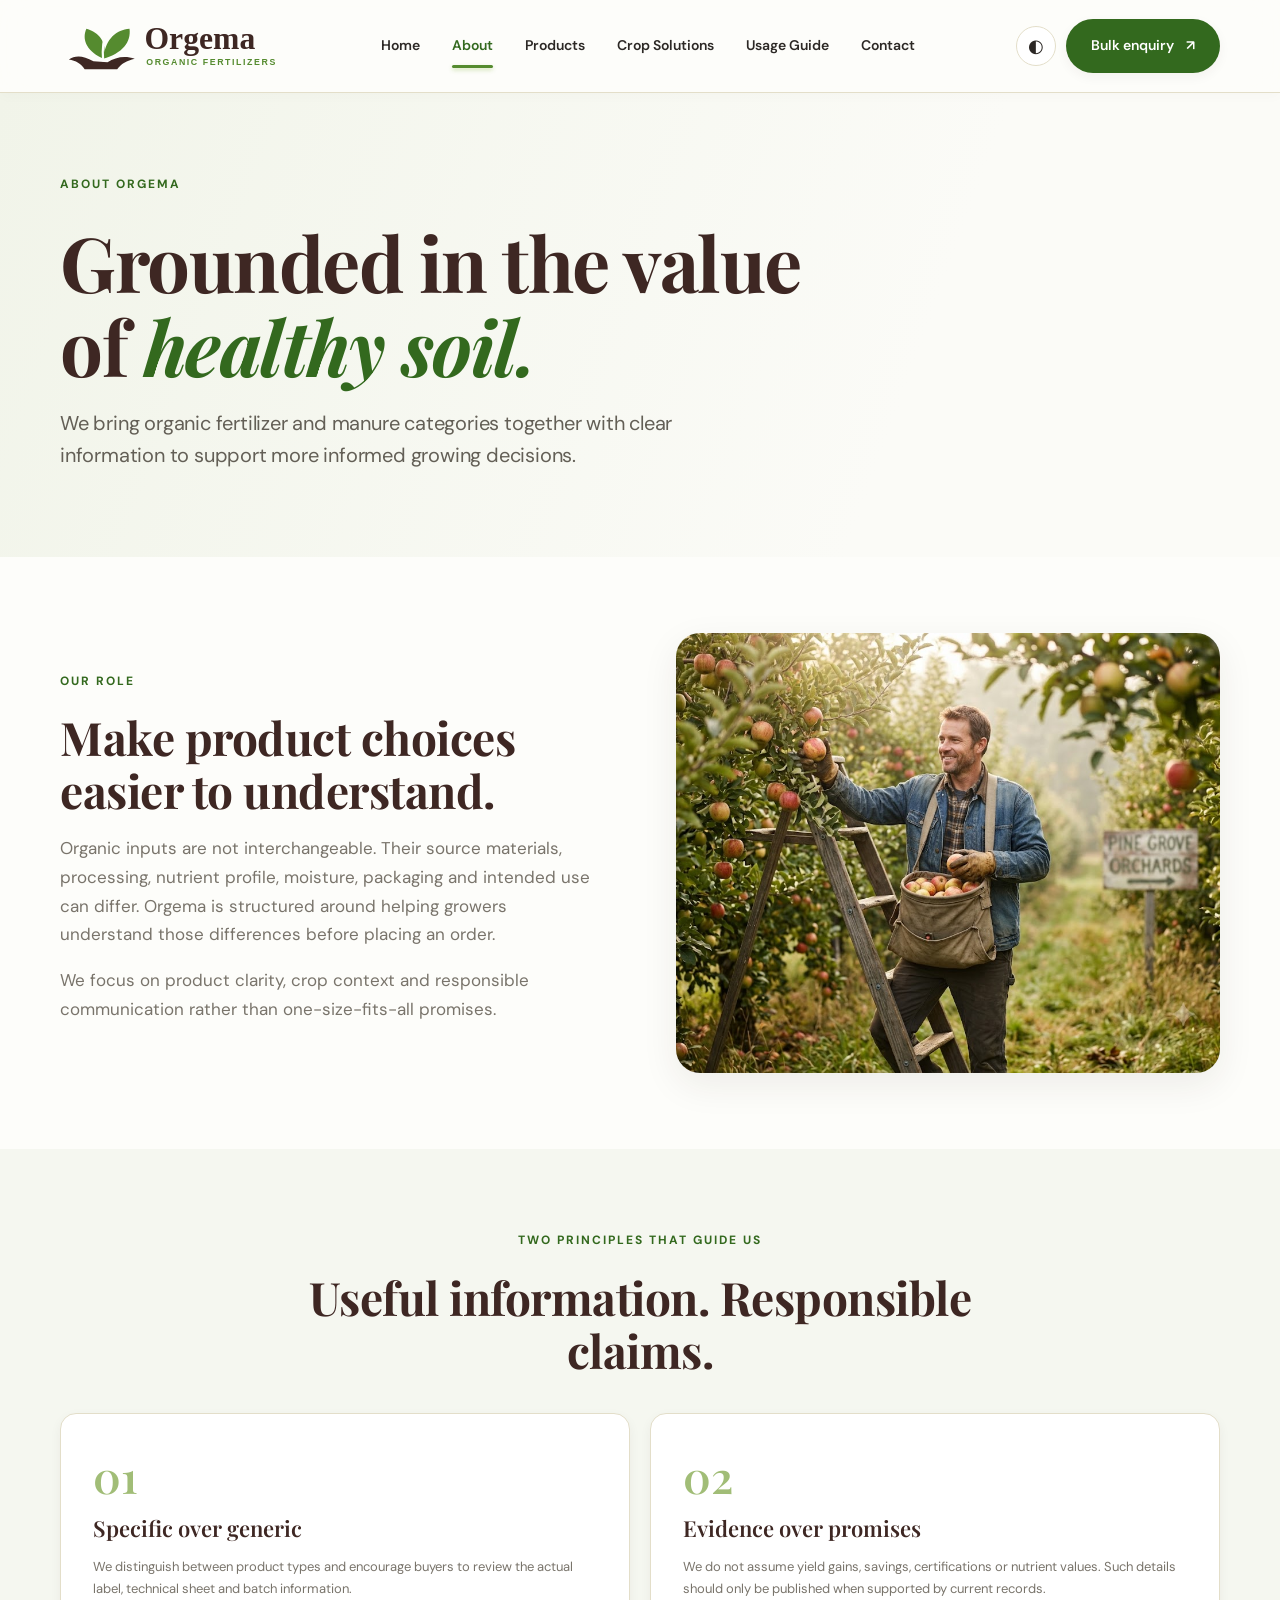
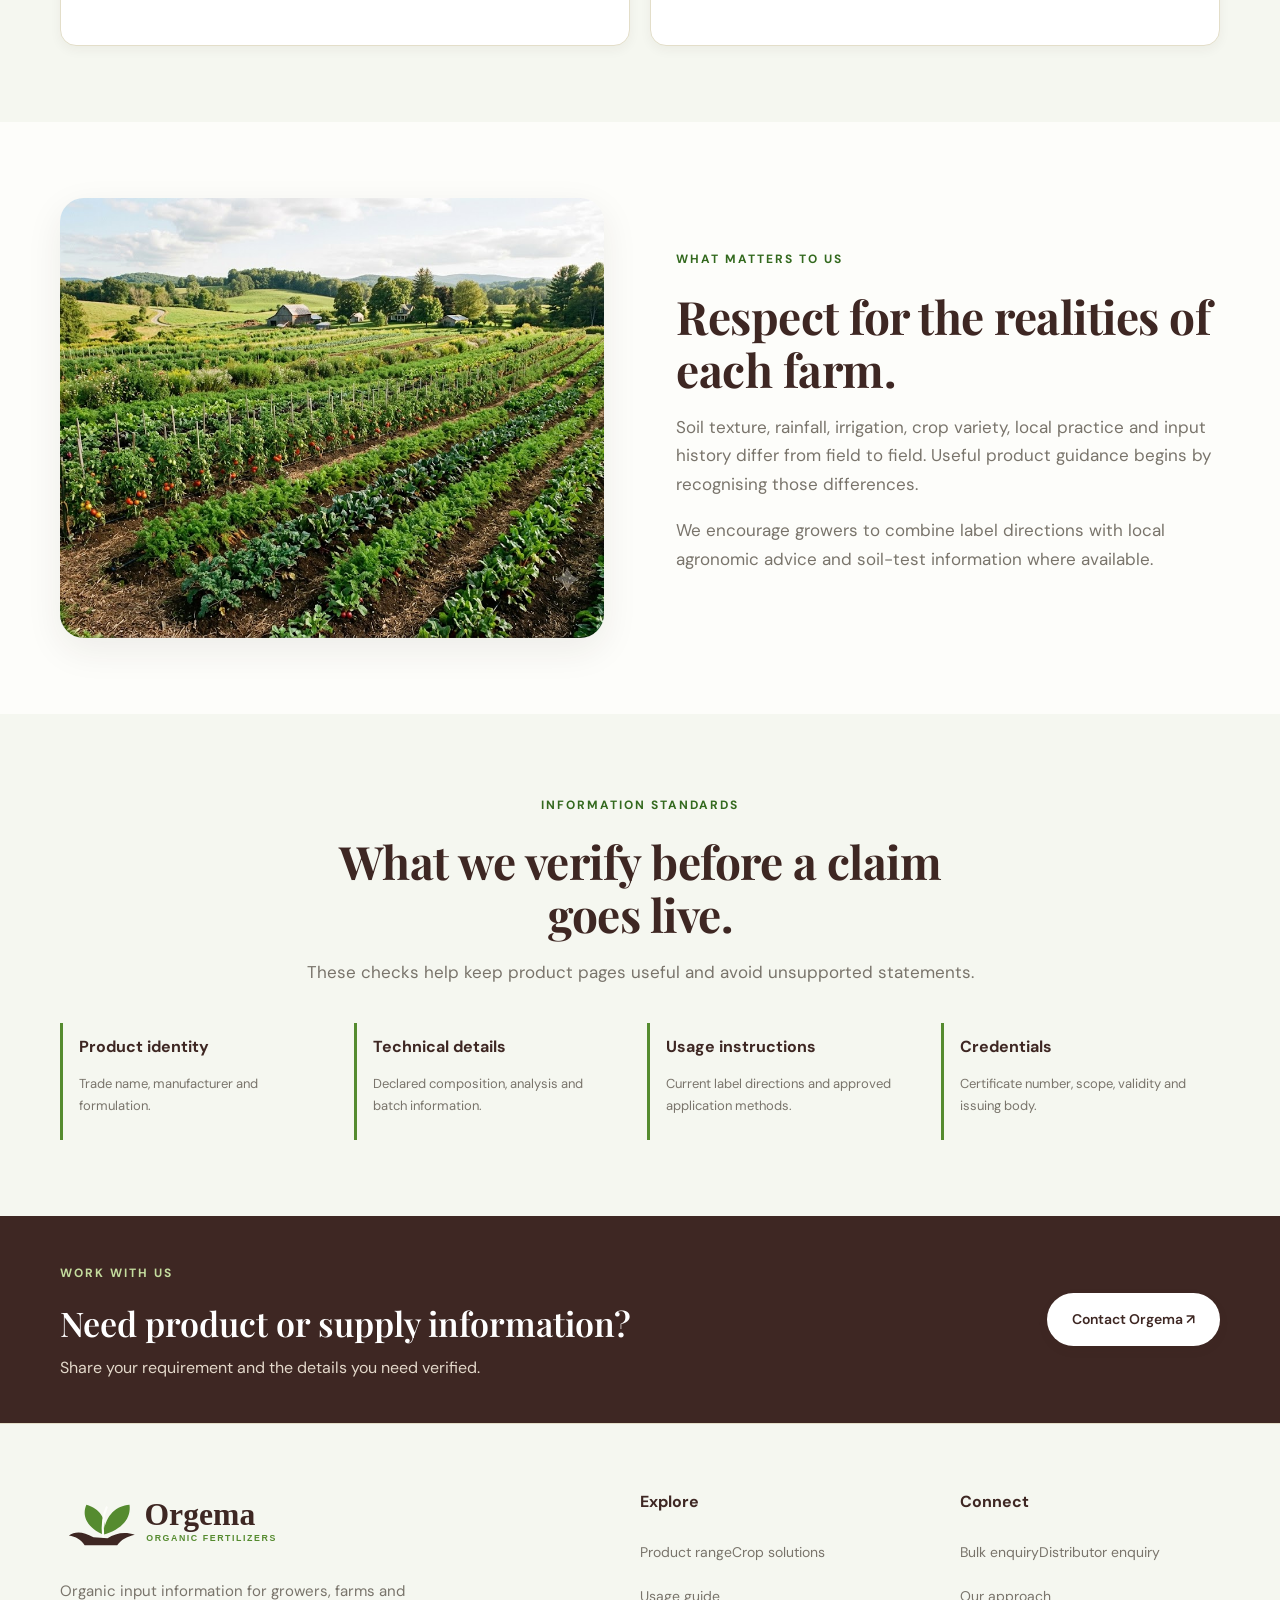
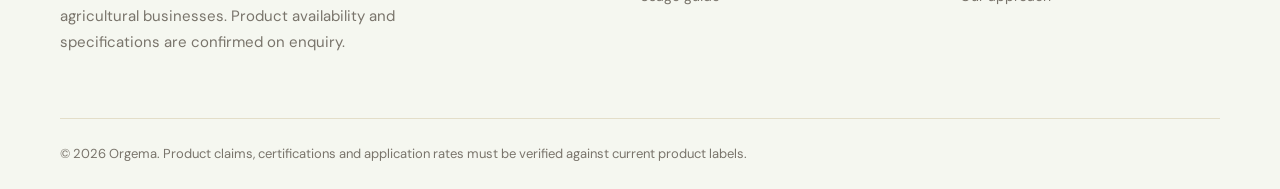
==== about.html @ 36c72dd8 "firstpush" ====
<!doctype html>
<html lang="en">
  <head>
    <meta charset="utf-8" />
    <meta name="viewport" content="width=device-width,initial-scale=1" />
    <meta
      name="description"
      content="Learn about Orgema’s practical, transparent approach to organic fertilizer and manure information."
    />
    <meta name="theme-color" content="#fbfbf7" />
    <title>About Orgema | Orgema</title>
    <link rel="icon" href="assets/images/logo.svg" type="image/svg+xml" />
    <link rel="stylesheet" href="assets/css/style.css" />
  </head>
  <body>
    <header class="site-header">
      <div class="wrap nav">
        <a class="brand" href="index.html"
          ><img
            src="assets/images/logo.svg"
            alt="Orgema — Organic Fertilizers and Manure" /></a
        ><button class="menu-toggle" aria-label="Open navigation" data-menu>
          ☰
        </button>
        <nav class="nav-links">
          <a class="" href="index.html">Home</a
          ><a class="active" href="about.html">About</a
          ><a class="" href="products.html">Products</a
          ><a class="" href="crop-solutions.html">Crop Solutions</a
          ><a class="" href="usage-guide.html">Usage Guide</a
          ><a class="" href="contact.html">Contact</a>
        </nav>
        <div class="nav-actions">
          <button
            class="theme-toggle"
            data-theme
            aria-label="Toggle colour theme"
          >
            ◐</button
          ><a class="button button-green" href="contact.html#bulk"
            >Bulk enquiry <span>↗</span></a
          >
        </div>
      </div>
      <nav class="mobile-nav" data-mobile>
        <a class="" href="index.html">Home</a
        ><a class="active" href="about.html">About</a
        ><a class="" href="products.html">Products</a
        ><a class="" href="crop-solutions.html">Crop Solutions</a
        ><a class="" href="usage-guide.html">Usage Guide</a
        ><a class="" href="contact.html">Contact</a>
      </nav>
    </header>
    <main>
      <section class="page-hero">
        <div class="wrap">
          <span class="kicker">About Orgema</span>
          <h1>Grounded in the value of <em>healthy soil.</em></h1>
          <p>
            We bring organic fertilizer and manure categories together with
            clear information to support more informed growing decisions.
          </p>
        </div>
      </section>
      <section class="section">
        <div class="wrap split-layout">
          <div>
            <span class="kicker">Our role</span>
            <h2>Make product choices easier to understand.</h2>
            <p>
              Organic inputs are not interchangeable. Their source materials,
              processing, nutrient profile, moisture, packaging and intended use
              can differ. Orgema is structured around helping growers understand
              those differences before placing an order.
            </p>
            <p>
              We focus on product clarity, crop context and responsible
              communication rather than one-size-fits-all promises.
            </p>
          </div>
          <img
            class="feature-photo"
            src="assets/images/orchard-grower.jpg"
            alt="Grower working among orchard trees"
          />
        </div>
      </section>
      <section class="section section-tint">
        <div class="wrap">
          <div class="section-intro">
            <span class="kicker">Two principles that guide us</span>
            <h2>Useful information. Responsible claims.</h2>
          </div>
          <div class="principle-grid">
            <article class="principle-card">
              <span class="large-index">01</span>
              <h3>Specific over generic</h3>
              <p>
                We distinguish between product types and encourage buyers to
                review the actual label, technical sheet and batch information.
              </p>
            </article>
            <article class="principle-card">
              <span class="large-index">02</span>
              <h3>Evidence over promises</h3>
              <p>
                We do not assume yield gains, savings, certifications or
                nutrient values. Such details should only be published when
                supported by current records.
              </p>
            </article>
          </div>
        </div>
      </section>
      <section class="section">
        <div class="wrap split-layout">
          <img
            class="feature-photo"
            src="assets/images/green-valley.jpg"
            alt="Green cultivated land and tree line"
          />
          <div>
            <span class="kicker">What matters to us</span>
            <h2>Respect for the realities of each farm.</h2>
            <p>
              Soil texture, rainfall, irrigation, crop variety, local practice
              and input history differ from field to field. Useful product
              guidance begins by recognising those differences.
            </p>
            <p>
              We encourage growers to combine label directions with local
              agronomic advice and soil-test information where available.
            </p>
          </div>
        </div>
      </section>
      <section class="section section-tint">
        <div class="wrap">
          <div class="section-intro">
            <span class="kicker">Information standards</span>
            <h2>What we verify before a claim goes live.</h2>
            <p>
              These checks help keep product pages useful and avoid unsupported
              statements.
            </p>
          </div>
          <div class="verify-grid">
            <div>
              <b>Product identity</b>
              <p>Trade name, manufacturer and formulation.</p>
            </div>
            <div>
              <b>Technical details</b>
              <p>Declared composition, analysis and batch information.</p>
            </div>
            <div>
              <b>Usage instructions</b>
              <p>Current label directions and approved application methods.</p>
            </div>
            <div>
              <b>Credentials</b>
              <p>Certificate number, scope, validity and issuing body.</p>
            </div>
          </div>
        </div>
      </section>
      <section class="closing-banner">
        <div class="wrap closing-inner">
          <div>
            <span class="kicker">Work with us</span>
            <h2>Need product or supply information?</h2>
            <p>Share your requirement and the details you need verified.</p>
          </div>
          <a class="button button-light" href="contact.html"
            >Contact Orgema ↗</a
          >
        </div>
      </section>
    </main>
    <footer class="footer">
      <div class="wrap footer-grid">
        <div>
          <img src="assets/images/logo.svg" alt="Orgema" class="footer-logo" />
          <p>
            Organic input information for growers, farms and agricultural
            businesses. Product availability and specifications are confirmed on
            enquiry.
          </p>
        </div>
        <div>
          <h4>Explore</h4>
          <a href="products.html">Product range</a
          ><a href="crop-solutions.html">Crop solutions</a
          ><a href="usage-guide.html">Usage guide</a>
        </div>
        <div>
          <h4>Connect</h4>
          <a href="contact.html#bulk">Bulk enquiry</a
          ><a href="contact.html#distributor">Distributor enquiry</a
          ><a href="about.html">Our approach</a>
        </div>
      </div>
      <div class="wrap footer-bottom">
        © 2026 Orgema. Product claims, certifications and application rates must
        be verified against current product labels.
      </div>
    </footer>
    <script src="assets/js/main.js"></script>
  </body>
</html>
---- assets/css/style.css ----
@import url("https://fonts.googleapis.com/css2?family=DM+Sans:wght@400;500;600;700&family=Playfair+Display:wght@500;600;700&display=swap");
:root {
  --soil: #3e2723;
  --leaf: #558b2f;
  --leaf-dark: #33691e;
  --paper: #fdfdfa;
  --ink: #2c2825;
  --muted: #79746b;
  --line: #e3dec9;
  --card: #ffffff;
  --tint: #f5f7f0;
  --shadow-sm: 0 4px 12px rgba(50, 42, 25, 0.05);
  --shadow: 0 12px 36px rgba(50, 42, 25, 0.08);
  --shadow-lg: 0 24px 48px rgba(50, 42, 25, 0.12);
  --radius: 16px;
  --transition: 0.3s cubic-bezier(0.25, 0.8, 0.25, 1);
}
* {
  box-sizing: border-box;
}
html {
  scroll-behavior: smooth;
}
body {
  margin: 0;
  background: var(--paper);
  color: var(--ink);
  font:
    16px/1.7 "DM Sans",
    -apple-system, BlinkMacSystemFont, "Segoe UI", Roboto, Helvetica, Arial,
    sans-serif;
  -webkit-font-smoothing: antialiased;
  -moz-osx-font-smoothing: grayscale;
}
a {
  color: inherit;
  text-decoration: none;
}
img {
  display: block;
  max-width: 100%;
}
.wrap {
  width: min(1160px, 92%);
  margin: auto;
}
.site-header {
  position: sticky;
  top: 0;
  z-index: 20;
  background: rgba(253, 253, 250, 0.85);
  backdrop-filter: blur(16px);
  border-bottom: 1px solid var(--line);
  box-shadow: 0 4px 12px rgba(0, 0, 0, 0.02);
  transition: var(--transition);
}
.nav {
  min-height: 90px;
  display: flex;
  align-items: center;
  justify-content: space-between;
  gap: 32px;
}
.brand img {
  width: 220px;
  height: auto;
  transition: var(--transition);
}
.nav-links {
  display: flex;
  gap: clamp(16px, 2.5vw, 32px);
  font-size: 14px;
  font-weight: 600;
}
.nav-links a {
  padding: 34px 0;
  position: relative;
  transition: var(--transition);
}
.nav-links a:hover,
.nav-links a.active {
  color: var(--leaf-dark);
}
.nav-links a.active:after {
  content: "";
  height: 3px;
  background: var(--leaf);
  position: absolute;
  bottom: 24px;
  left: 0;
  right: 0;
  border-radius: 4px;
  box-shadow: 0 2px 4px rgba(101, 163, 13, 0.3);
}
.nav-actions {
  display: flex;
  align-items: center;
  gap: 10px;
}
.theme-toggle,
.menu-toggle {
  width: 40px;
  height: 40px;
  border: 1px solid var(--line);
  background: var(--card);
  border-radius: 50%;
  font-size: 18px;
  cursor: pointer;
  color: var(--ink);
}
.menu-toggle {
  display: none;
}
.mobile-nav {
  display: none;
}
.button {
  display: inline-flex;
  align-items: center;
  justify-content: center;
  gap: 12px;
  padding: 14px 24px;
  border-radius: 999px;
  font-weight: 600;
  font-size: 14px;
  border: 1px solid transparent;
  transition: var(--transition);
  cursor: pointer;
}
.button:hover {
  transform: translateY(-2px);
  box-shadow: var(--shadow-sm);
}
.button:active {
  transform: translateY(0);
}
.button-green {
  background: var(--leaf-dark);
  color: white;
  box-shadow: var(--shadow-sm);
}
.button-green:hover {
  background: var(--leaf);
}
.button-outline {
  border-color: #a4bb7a;
  color: var(--soil);
  background: transparent;
}
.button-outline:hover {
  background: var(--tint);
  border-color: var(--leaf-dark);
}
.button-light {
  background: #fff;
  color: var(--soil);
  box-shadow: var(--shadow-sm);
}
.button-light:hover {
  background: var(--tint);
}
.hero {
  padding: 80px 0 64px;
}
.hero-layout {
  display: grid;
  grid-template-columns: 1fr 1.1fr;
  gap: 64px;
  align-items: center;
}
.kicker {
  display: inline-block;
  color: var(--leaf-dark);
  font-size: 12px;
  font-weight: 700;
  letter-spacing: 2px;
  text-transform: uppercase;
  margin-bottom: 8px;
}
.hero h1,
.page-hero h1 {
  font:
    700 clamp(48px, 6vw, 76px) / 1.1 "Playfair Display",
    Georgia,
    serif;
  color: var(--soil);
  letter-spacing: -1.5px;
  margin: 18px 0;
}
.hero h1 em,
.page-hero h1 em {
  color: var(--leaf-dark);
  font-style: italic;
}
.hero-copy > p,
.page-hero p {
  font-size: 20px;
  color: #635f56;
  max-width: 600px;
  line-height: 1.6;
  font-weight: 400;
  letter-spacing: -0.2px;
  margin-bottom: 36px;
}
.button-row {
  display: flex;
  gap: 12px;
  flex-wrap: wrap;
  margin: 26px 0;
}
.hero-note {
  font-size: 12px;
  color: var(--muted);
  display: flex;
  align-items: center;
  gap: 9px;
}
.dot {
  width: 8px;
  height: 8px;
  background: var(--leaf);
  border-radius: 50%;
}
.hero-photo {
  height: 440px;
  position: relative;
}
.hero-photo > img {
  width: 100%;
  height: 100%;
  object-fit: cover;
  border-radius: 28px 90px 28px 28px;
  box-shadow: var(--shadow);
}
.photo-label {
  position: absolute;
  bottom: 32px;
  left: -32px;
  background: rgba(253, 253, 250, 0.95);
  backdrop-filter: blur(12px);
  padding: 20px 28px;
  border-radius: 20px;
  box-shadow: var(--shadow-lg);
  display: flex;
  flex-direction: column;
  gap: 6px;
  border: 1px solid rgba(227, 222, 201, 0.5);
  z-index: 10;
  transition: var(--transition);
}
.photo-label:hover {
  transform: translateY(-4px);
}
.photo-label b {
  font:
    700 26px "Playfair Display",
    Georgia,
    serif;
  color: var(--soil);
  line-height: 1.1;
  letter-spacing: -0.5px;
}
.photo-label span {
  font-size: 12px;
  color: var(--leaf-dark);
  font-weight: 700;
  text-transform: uppercase;
  letter-spacing: 1.5px;
}
.trust-strip {
  background: var(--tint);
  border-block: 1px solid var(--line);
  padding: 16px 0;
}
.strip-grid {
  display: grid;
  grid-template-columns: repeat(4, 1fr);
  padding: 24px 0;
  gap: 20px;
}
.strip-grid div {
  display: flex;
  flex-direction: column;
  align-items: center;
  justify-content: center;
  text-align: center;
  border-right: 1px solid var(--line);
  padding: 0 16px;
}
.strip-grid div:last-child {
  border: 0;
}
.strip-grid b {
  font:
    700 28px "Playfair Display",
    Georgia,
    serif;
  color: var(--soil);
  margin-bottom: 4px;
}
.strip-grid span {
  font-size: 13px;
  color: var(--muted);
  font-weight: 500;
  text-transform: uppercase;
  letter-spacing: 0.5px;
}
.section {
  padding: 76px 0;
}
.section-tint {
  background: var(--tint);
}
.section-intro {
  max-width: 690px;
  margin: 0 auto 36px;
  text-align: center;
}
.section-intro h2,
.split-layout h2,
.contact-aside h2 {
  font:
    700 clamp(32px, 3.8vw, 46px) / 1.15 "Playfair Display",
    Georgia,
    serif;
  color: var(--soil);
  margin: 12px 0 16px;
  letter-spacing: -0.5px;
}
.section-intro p,
.split-layout p {
  color: var(--muted);
  font-size: 17px;
  line-height: 1.7;
}
.product-grid {
  display: grid;
  grid-template-columns: repeat(3, 1fr);
  gap: 24px;
}
.product-tile {
  background: var(--card);
  border: 1px solid var(--line);
  border-radius: var(--radius);
  overflow: hidden;
  box-shadow: var(--shadow-sm);
  transition: var(--transition);
  display: flex;
  flex-direction: column;
}
.product-tile:hover {
  transform: translateY(-4px);
  box-shadow: var(--shadow);
  border-color: #d1d9b9;
}
.product-tile img {
  width: 100%;
  height: 220px;
  object-fit: cover;
  transition: var(--transition);
}
.product-tile:hover img {
  transform: scale(1.03);
}
.product-tile > div {
  padding: 28px;
  flex: 1;
  display: flex;
  flex-direction: column;
}
.tag {
  font-size: 10px;
  letter-spacing: 1.1px;
  text-transform: uppercase;
  color: var(--leaf-dark);
  font-weight: 700;
}
.product-tile h3,
.steps-grid h3,
.question-grid h3,
.principle-card h3,
.handling-grid h3 {
  font:
    600 22px "Playfair Display",
    Georgia,
    serif;
  color: var(--soil);
  margin: 8px 0;
}
.product-tile p,
.steps-grid p,
.question-grid p,
.principle-card p,
.handling-grid p {
  font-size: 13px;
  color: var(--muted);
}
.text-link {
  color: var(--leaf-dark);
  font-size: 13px;
  font-weight: 700;
}
.center-action {
  text-align: center;
  margin-top: 30px;
}
.split-layout {
  display: grid;
  grid-template-columns: 1fr 1fr;
  gap: 72px;
  align-items: center;
}
.image-stack {
  position: relative;
  padding: 0 24px 24px 0;
}
.image-stack img,
.feature-photo {
  width: 100%;
  height: 440px;
  object-fit: cover;
  border-radius: 24px;
  box-shadow: var(--shadow);
}
.image-stack:after {
  content: "";
  position: absolute;
  right: 0;
  bottom: 0;
  width: 65%;
  height: 62%;
  border: 2px solid #a4bb7a;
  border-radius: 24px;
  z-index: -1;
  transition: var(--transition);
}
.image-caption {
  position: absolute;
  bottom: 0;
  left: 24px;
  background: #fff;
  padding: 10px 16px;
  border-radius: 8px;
  font-size: 12px;
  color: var(--soil);
  font-weight: 700;
}
.check-list {
  list-style: none;
  padding: 0;
  margin: 20px 0;
}
.check-list li {
  padding: 5px 0 5px 26px;
  position: relative;
  color: var(--muted);
  font-size: 14px;
}
.check-list li:before {
  content: "✓";
  position: absolute;
  left: 0;
  color: var(--leaf-dark);
  font-weight: 700;
}
.steps-grid {
  display: grid;
  grid-template-columns: repeat(3, 1fr);
  gap: 24px;
}
.steps-grid article,
.question-grid article,
.principle-card,
.handling-grid article {
  background: var(--card);
  padding: 32px;
  border: 1px solid var(--line);
  border-radius: var(--radius);
  transition: var(--transition);
  box-shadow: var(--shadow-sm);
}
.steps-grid article:hover,
.question-grid article:hover,
.principle-card:hover,
.handling-grid article:hover {
  transform: translateY(-4px);
  box-shadow: var(--shadow);
  border-color: #d1d9b9;
}
.steps-grid article > span,
.question-grid article > span {
  color: var(--leaf);
  font-size: 12px;
  font-weight: 700;
  letter-spacing: 1px;
}
.closing-banner {
  background: var(--soil);
  color: white;
  padding: 42px 0;
}
.closing-inner {
  display: flex;
  align-items: center;
  justify-content: space-between;
  gap: 25px;
}
.closing-inner h2 {
  font:
    600 34px "Playfair Display",
    Georgia,
    serif;
  margin: 8px 0;
}
.closing-inner p {
  color: #e3d8ca;
  margin: 0;
}
.closing-banner .kicker {
  color: #c4dc9e;
}
.page-hero {
  padding: 76px 0 50px;
  background: linear-gradient(110deg, #f1f4e9 0%, #fbfbf7 70%);
}
.page-hero h1 {
  max-width: 800px;
}
.page-hero p {
  max-width: 680px;
}
.principle-grid {
  display: grid;
  grid-template-columns: 1fr 1fr;
  gap: 20px;
}
.principle-card {
  padding: 32px;
}
.large-index {
  font:
    600 44px "Playfair Display",
    Georgia,
    serif;
  color: #a1bd77;
}
.verify-grid {
  display: grid;
  grid-template-columns: repeat(4, 1fr);
  gap: 14px;
}
.verify-grid div {
  border-left: 3px solid var(--leaf);
  padding: 10px 16px;
}
.verify-grid b {
  color: var(--soil);
}
.verify-grid p {
  font-size: 13px;
  color: var(--muted);
}
.product-detail-list {
  display: grid;
  gap: 30px;
}
.detail-row {
  display: grid;
  grid-template-columns: 0.85fr 1.15fr;
  gap: 56px;
  align-items: center;
  padding: 0 0 40px;
  border-bottom: 1px solid var(--line);
  scroll-margin-top: 100px;
}
.detail-row.reverse img {
  order: 2;
}
.detail-row img {
  width: 100%;
  height: 340px;
  object-fit: cover;
  border-radius: 24px;
  box-shadow: var(--shadow);
}
.detail-row h2,
.crop-card h2 {
  font:
    600 32px "Playfair Display",
    Georgia,
    serif;
  color: var(--soil);
  margin: 8px 0;
}
.detail-row p,
.crop-card p {
  color: var(--muted);
}
.question-grid {
  display: grid;
  grid-template-columns: repeat(4, 1fr);
  gap: 15px;
}
.crop-grid {
  display: grid;
  grid-template-columns: 1fr 1fr;
  gap: 22px;
}
.crop-card {
  display: grid;
  grid-template-columns: 0.88fr 1.12fr;
  background: var(--card);
  border: 1px solid var(--line);
  border-radius: 20px;
  overflow: hidden;
  transition: var(--transition);
  box-shadow: var(--shadow-sm);
}
.crop-card:hover {
  box-shadow: var(--shadow);
  transform: translateY(-4px);
  border-color: #d1d9b9;
}
.crop-card img {
  width: 100%;
  height: 100%;
  min-height: 280px;
  object-fit: cover;
}
.crop-card > div {
  padding: 32px;
  display: flex;
  flex-direction: column;
  justify-content: center;
}
.crop-card h2 {
  font-size: 25px;
}
.small-note {
  font-size: 12px !important;
  border-top: 1px solid var(--line);
  padding-top: 10px;
}
.usage-flow {
  max-width: 850px;
  margin: auto;
  display: grid;
  gap: 12px;
}
.usage-flow article {
  display: flex;
  gap: 22px;
  align-items: flex-start;
  padding: 18px 22px;
  background: var(--card);
  border: 1px solid var(--line);
  border-radius: 14px;
}
.usage-flow article > span {
  font:
    600 25px "Playfair Display",
    Georgia,
    serif;
  color: var(--leaf);
  min-width: 40px;
}
.usage-flow h3 {
  margin: 0;
  color: var(--soil);
  font:
    600 20px "Playfair Display",
    Georgia,
    serif;
}
.usage-flow p {
  margin: 4px 0 0;
  color: var(--muted);
}
.handling-grid {
  display: grid;
  grid-template-columns: repeat(4, 1fr);
  gap: 16px;
}
.icon-disc {
  width: 42px;
  height: 42px;
  border-radius: 50%;
  background: #edf2e3;
  color: var(--leaf-dark);
  display: grid;
  place-items: center;
  font-weight: 700;
}
.record-table {
  max-width: 800px;
  margin: auto;
  border: 1px solid var(--line);
  border-radius: 14px;
  overflow: hidden;
  background: var(--card);
}
.record-table > div {
  display: grid;
  grid-template-columns: 1fr 1.5fr;
  padding: 13px 18px;
  border-bottom: 1px solid var(--line);
  gap: 15px;
}
.record-table > div:first-child {
  background: #e9efdf;
  color: var(--soil);
}
.record-table > div:last-child {
  border: 0;
}
.record-table span {
  font-size: 13px;
  color: var(--muted);
}
.contact-layout {
  display: grid;
  grid-template-columns: 0.85fr 1.15fr;
  gap: 48px;
  align-items: start;
}
.contact-photo img {
  height: 230px;
  width: 100%;
  object-fit: cover;
  border-radius: 18px;
  margin: 25px 0;
}
.contact-note {
  padding: 18px;
  background: var(--tint);
  border-radius: 12px;
}
.contact-note p {
  font-size: 13px;
  color: var(--muted);
  margin-bottom: 0;
}
.form-card {
  background: var(--card);
  padding: 40px;
  border: 1px solid var(--line);
  border-radius: 24px;
  box-shadow: var(--shadow-lg);
}
.form-card h2 {
  font:
    700 32px "Playfair Display",
    Georgia,
    serif;
  color: var(--soil);
  margin: 0 0 24px;
}
.form {
  display: grid;
  gap: 20px;
}
.form label {
  display: grid;
  gap: 8px;
  font-size: 13px;
  font-weight: 700;
  color: var(--soil);
}
.form input,
.form select,
.form textarea {
  width: 100%;
  padding: 14px 16px;
  border: 1px solid var(--line);
  border-radius: 12px;
  background: var(--paper);
  font:
    14px "DM Sans",
    sans-serif;
  color: var(--ink);
  transition: var(--transition);
}
.form input:focus,
.form select:focus,
.form textarea:focus {
  outline: none;
  border-color: var(--leaf);
  box-shadow: 0 0 0 3px rgba(101, 163, 13, 0.1);
}
.form textarea {
  min-height: 120px;
  resize: vertical;
}
.form-two {
  display: grid;
  grid-template-columns: 1fr 1fr;
  gap: 12px;
}
.form-message {
  color: var(--leaf-dark);
  font-size: 13px;
}
.fine-print {
  font-size: 11px;
  color: var(--muted);
  margin: 0;
}
.footer {
  background: var(--tint);
  padding: 64px 0 24px;
  border-top: 1px solid var(--line);
}
.footer-grid {
  display: grid;
  grid-template-columns: 2fr 1fr 1fr;
  gap: 60px;
}
.footer-logo {
  width: 220px;
  margin-bottom: 24px;
}
.footer p {
  font-size: 15px;
  color: var(--muted);
  max-width: 420px;
  line-height: 1.7;
  font-weight: 400;
  margin-top: 8px;
}
.footer h4 {
  color: var(--soil);
  margin: 0 0 16px;
  font-size: 16px;
  font-weight: 700;
}
.footer-grid > div > a:not(.brand) {
  display: inline-block;
  font-size: 14px;
  color: var(--muted);
  margin: 10px 0;
  transition: var(--transition);
}
.footer-grid > div > a:not(.brand):hover {
  color: var(--leaf-dark);
  transform: translateX(4px);
}
.footer-bottom {
  border-top: 1px solid var(--line);
  margin-top: 48px;
  padding-top: 24px;
  font-size: 13px;
  color: var(--muted);
  display: flex;
  justify-content: space-between;
  align-items: center;
  flex-wrap: wrap;
  gap: 16px;
}
.dark {
  --soil: #e8e3dc;
  --leaf: #8cc63f;
  --leaf-dark: #689f38;
  --paper: #161513;
  --ink: #f2efe9;
  --muted: #a39e93;
  --line: #38342f;
  --card: #201e1b;
  --tint: #252620;
  --shadow-sm: 0 4px 12px rgba(0, 0, 0, 0.2);
  --shadow: 0 12px 36px rgba(0, 0, 0, 0.4);
  --shadow-lg: 0 24px 48px rgba(0, 0, 0, 0.6);
}
.dark .site-header {
  background: rgba(22, 21, 19, 0.85);
  box-shadow: 0 4px 12px rgba(0, 0, 0, 0.2);
}
.dark .brand img {
  filter: brightness(1.2);
}
.dark .hero h1,
.dark .page-hero h1,
.dark h2,
.dark h3,
.dark .footer h4,
.dark .form label {
  color: var(--soil);
}
.dark .page-hero,
.dark .footer {
  background: #201e17;
}
.dark .trust-strip {
  background: #252d1c;
  border-color: #39432d;
}
.dark .strip-grid b {
  color: #d9e7c2;
}
.dark .button-outline {
  color: #d8e8c2;
  border-color: #667b4c;
}
.dark .photo-label {
  background: rgba(32, 30, 27, 0.95);
  border-color: rgba(255, 255, 255, 0.08);
}
.dark .record-table > div:first-child {
  background: #303b24;
}
.dark .contact-note {
  background: #252d1c;
}

/* --- Premium Layout (Home 2) --- */
.hero-centered {
  padding: 100px 0 60px;
  text-align: center;
}
.hero-centered .display-title {
  font: 700 clamp(48px, 7vw, 90px) / 1.05 "Playfair Display", Georgia, serif;
  color: var(--soil);
  letter-spacing: -2px;
  max-width: 900px;
  margin: 20px auto;
}
.hero-centered .display-title em {
  color: var(--leaf-dark);
  font-style: italic;
}
.hero-centered .lead-text {
  font-size: 22px;
  color: #635f56;
  max-width: 700px;
  margin: 0 auto 40px;
  line-height: 1.6;
  font-weight: 400;
}
.justify-center {
  justify-content: center;
}
.hero-wide-image {
  margin-top: 60px;
}
.hero-wide-image img {
  width: 100%;
  height: 600px;
  object-fit: cover;
  border-radius: 32px;
  box-shadow: var(--shadow-lg);
}

.stats-premium {
  background: var(--soil);
  color: var(--paper);
  padding: 60px 0;
  margin-top: -100px;
  position: relative;
  z-index: 2;
  border-radius: 24px;
  box-shadow: var(--shadow-lg);
  width: min(1000px, 92%);
  margin-left: auto;
  margin-right: auto;
}
.stats-grid {
  display: grid;
  grid-template-columns: repeat(4, 1fr);
  gap: 20px;
  text-align: center;
}
.stats-grid h3 {
  font: 700 48px "Playfair Display", Georgia, serif;
  color: #d1d9b9;
  margin: 0 0 8px;
}
.stats-grid p {
  font-size: 14px;
  text-transform: uppercase;
  letter-spacing: 1px;
  margin: 0;
  color: #a39e93;
  font-weight: 600;
}

.feature-row {
  display: grid;
  grid-template-columns: 1fr 1fr;
  gap: 80px;
  align-items: center;
  margin: 100px 0;
}
.feature-row.reverse {
  direction: rtl;
}
.feature-row.reverse > * {
  direction: ltr;
}
.feature-text h2 {
  font: 700 clamp(32px, 4vw, 48px) / 1.15 "Playfair Display", Georgia, serif;
  color: var(--soil);
  margin: 16px 0 24px;
  letter-spacing: -1px;
}
.feature-text p {
  font-size: 18px;
  color: var(--muted);
  line-height: 1.8;
  margin-bottom: 30px;
}
.premium-list {
  list-style: none;
  padding: 0;
}
.premium-list li {
  position: relative;
  padding-left: 36px;
  margin-bottom: 16px;
  font-size: 17px;
  font-weight: 500;
  color: var(--soil);
}
.premium-list li::before {
  content: "✦";
  position: absolute;
  left: 0;
  color: var(--leaf);
  font-size: 20px;
  line-height: 1;
}
.feature-image img {
  width: 100%;
  height: 540px;
  object-fit: cover;
  border-radius: 24px;
  box-shadow: var(--shadow);
}

@media (max-width: 1000px) {
  .nav-links {
    gap: 12px;
  }
  .nav-links a {
    font-size: 12px;
  }
  .brand img {
    width: 185px;
  }
  .hero-layout {
    gap: 30px;
  }
  .hero-photo {
    height: 390px;
  }
  .verify-grid,
  .question-grid,
  .handling-grid {
    grid-template-columns: repeat(2, 1fr);
  }
}
@media (max-width: 760px) {
  .stats-grid {
    grid-template-columns: 1fr 1fr;
    gap: 40px 20px;
  }
  .feature-row {
    grid-template-columns: 1fr;
    gap: 40px;
    margin: 60px 0;
  }
  .hero-centered .display-title {
    font-size: 42px;
  }
  .hero-wide-image img {
    height: 300px;
  }
  .nav {
    min-height: 72px;
  }
  .nav-links,
  .nav-actions .button {
    display: none;
  }
  .menu-toggle {
    display: block;
  }
  .mobile-nav.open {
    display: grid;
    padding: 0 4% 16px;
    grid-template-columns: repeat(2, 1fr);
    gap: 5px 15px;
  }
  .mobile-nav a {
    padding: 8px;
    border-top: 1px solid var(--line);
    font-size: 13px;
  }
  .hero {
    padding: 38px 0;
  }
  .hero-layout,
  .split-layout,
  .contact-layout {
    grid-template-columns: 1fr;
  }
  .hero-photo {
    height: 330px;
  }
  .photo-label {
    left: 10px;
  }
  .strip-grid {
    grid-template-columns: repeat(2, 1fr);
    gap: 15px;
  }
  .strip-grid div:nth-child(2) {
    border: 0;
  }
  .section {
    padding: 55px 0;
  }
  .product-grid,
  .steps-grid,
  .crop-grid {
    grid-template-columns: 1fr;
  }
  .product-tile img {
    height: 220px;
  }
  .split-layout {
    gap: 28px;
  }
  .image-stack img,
  .feature-photo {
    height: 290px;
  }
  .closing-inner {
    align-items: flex-start;
    flex-direction: column;
  }
  .detail-row {
    grid-template-columns: 1fr;
    gap: 20px;
  }
  .detail-row.reverse img {
    order: 0;
  }
  .detail-row img {
    height: 250px;
  }
  .crop-card {
    grid-template-columns: 1fr;
  }
  .crop-card img {
    height: 200px;
    min-height: 0;
  }
  .form-card {
    padding: 22px;
  }
  .footer-grid {
    grid-template-columns: 1fr 1fr;
  }
  .footer-grid > div:first-child {
    grid-column: 1/-1;
  }
}
@media (max-width: 480px) {
  .brand img {
    width: 175px;
  }
  .hero h1,
  .page-hero h1 {
    font-size: 41px;
  }
  .hero-photo {
    height: 260px;
  }
  .verify-grid,
  .question-grid,
  .handling-grid,
  .principle-grid,
  .form-two,
  .footer-grid {
    grid-template-columns: 1fr;
  }
  .footer-grid > div:first-child {
    grid-column: auto;
  }
  .record-table > div {
    grid-template-columns: 1fr;
    gap: 2px;
  }
  .page-hero {
    padding: 50px 0 35px;
  }
  .section-intro {
    text-align: left;
  }
  .steps-grid article {
    padding: 20px;
  }
}
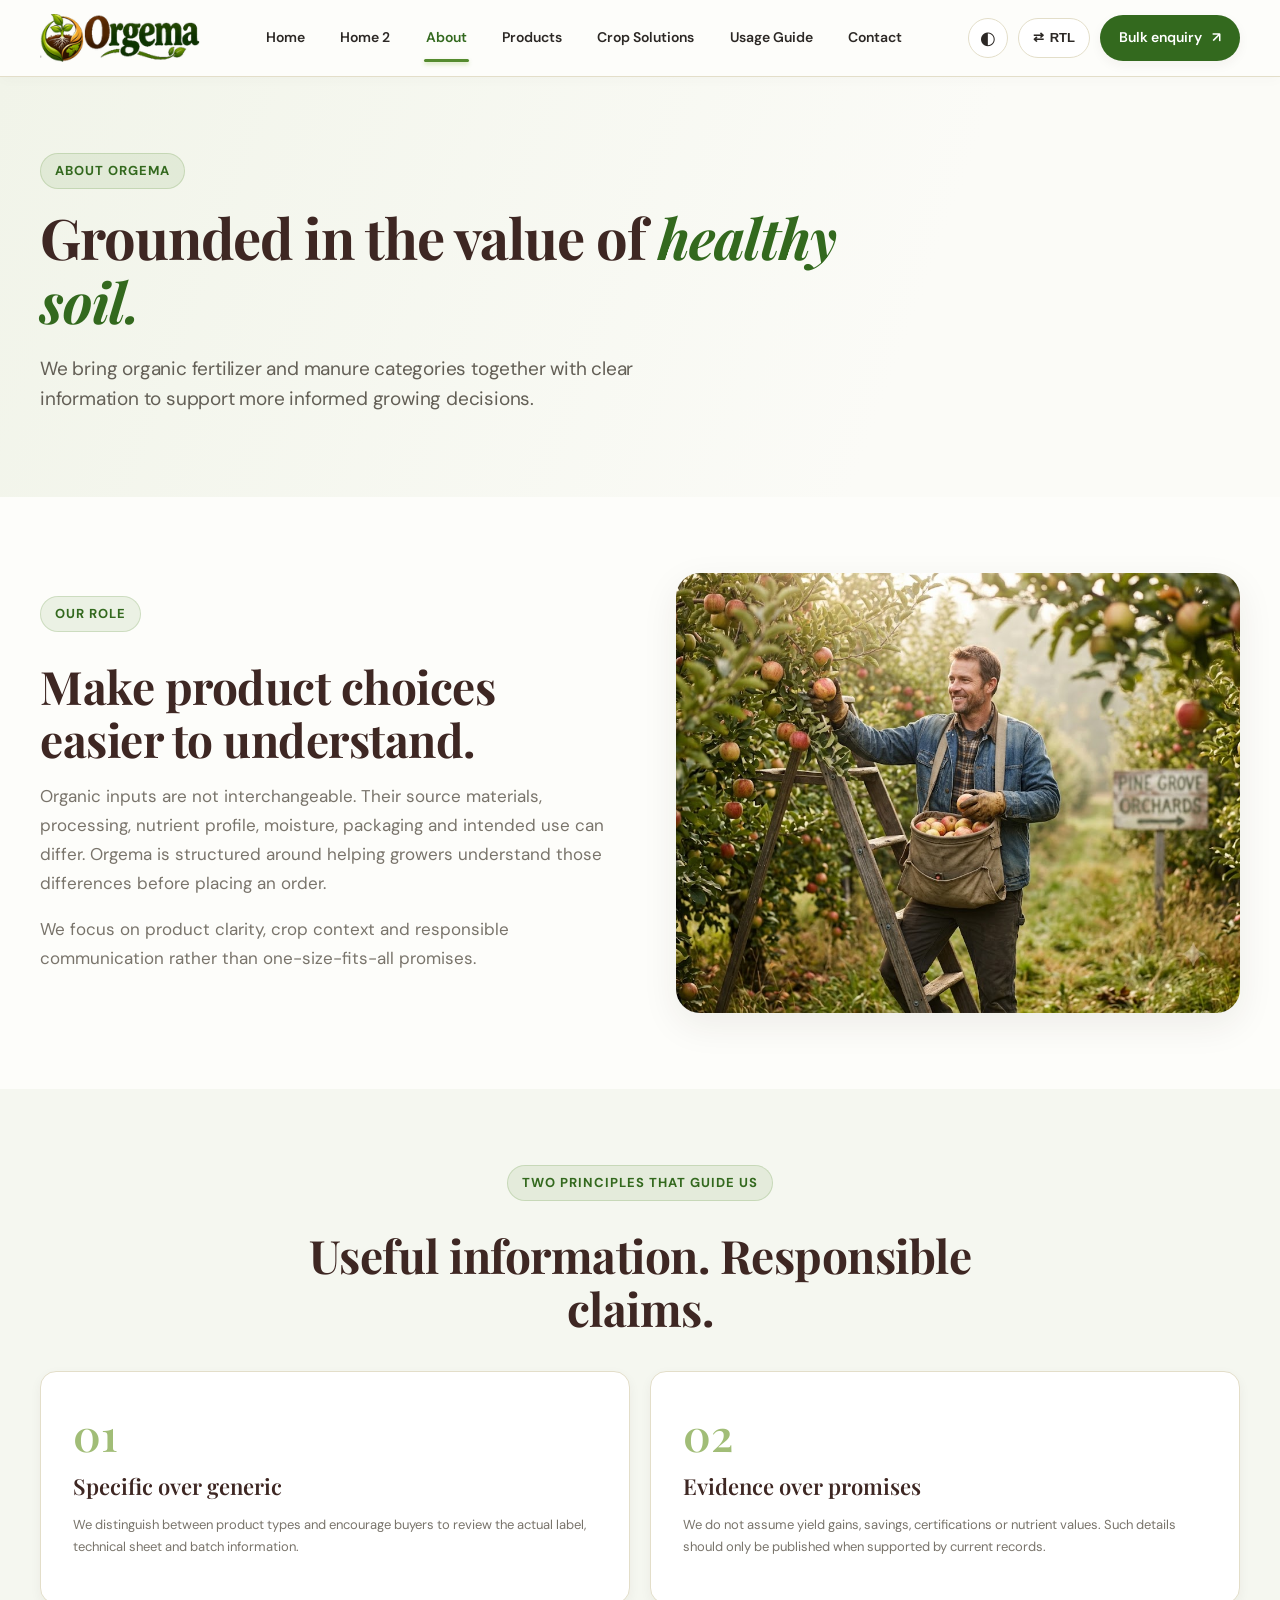
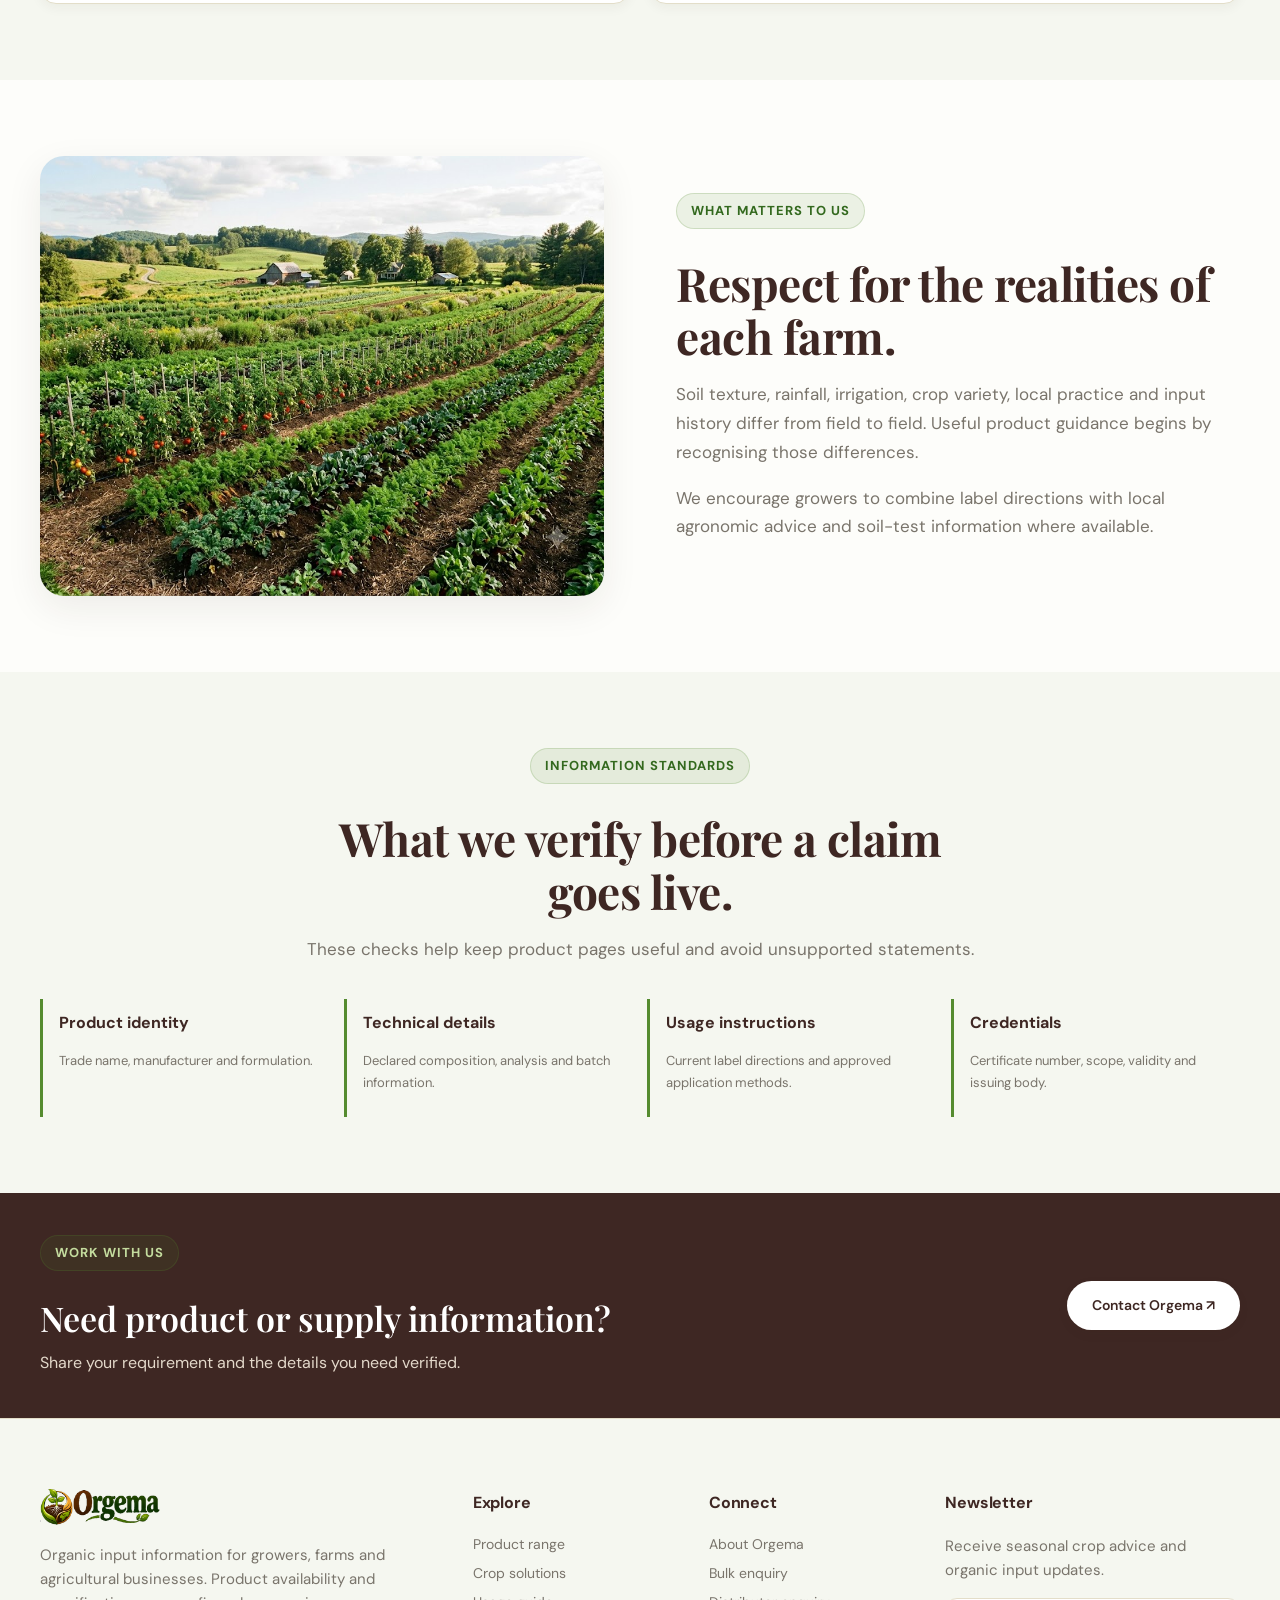
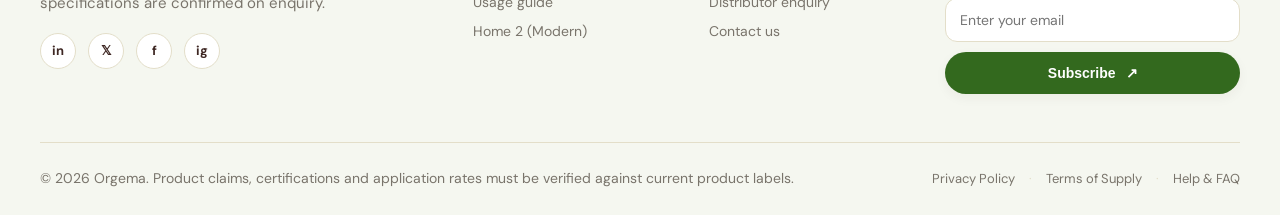
==== commit 98087dd9: "secondpush" ====
--- a/about.html
+++ b/about.html
@@ -9,21 +9,33 @@
     />
     <meta name="theme-color" content="#fbfbf7" />
     <title>About Orgema | Orgema</title>
-    <link rel="icon" href="assets/images/logo.svg" type="image/svg+xml" />
+    <link rel="icon" href="assets/images/logo.png" type="image/png" />
     <link rel="stylesheet" href="assets/css/style.css" />
+    <script>
+      (function () {
+        if (localStorage.getItem("orgema-dir") === "rtl") {
+          document.documentElement.setAttribute("dir", "rtl");
+        }
+        if (localStorage.getItem("orgema-theme") === "dark") {
+          document.documentElement.classList.add("dark");
+        }
+      })();
+    </script>
   </head>
   <body>
     <header class="site-header">
       <div class="wrap nav">
         <a class="brand" href="index.html"
           ><img
-            src="assets/images/logo.svg"
-            alt="Orgema — Organic Fertilizers and Manure" /></a
+            src="assets/images/logo.png"
+            alt="Orgema — Organic Fertilizers and Manure"
+            class="header-logo" /></a
         ><button class="menu-toggle" aria-label="Open navigation" data-menu>
           ☰
         </button>
         <nav class="nav-links">
           <a class="" href="index.html">Home</a
+          ><a class="" href="home2.html">Home 2</a
           ><a class="active" href="about.html">About</a
           ><a class="" href="products.html">Products</a
           ><a class="" href="crop-solutions.html">Crop Solutions</a
@@ -35,20 +47,32 @@
             class="theme-toggle"
             data-theme
             aria-label="Toggle colour theme"
+            title="Toggle theme"
           >
             ◐</button
+          ><button
+            class="rtl-toggle"
+            data-rtl
+            aria-label="Toggle text direction"
+            title="Switch to RTL"
+          >
+            ⇄ <span class="rtl-text">RTL</span></button
           ><a class="button button-green" href="contact.html#bulk"
-            >Bulk enquiry <span>↗</span></a
+            >Bulk enquiry <span class="arrow-icon">↗</span></a
           >
         </div>
       </div>
       <nav class="mobile-nav" data-mobile>
         <a class="" href="index.html">Home</a
+        ><a class="" href="home2.html">Home 2</a
         ><a class="active" href="about.html">About</a
         ><a class="" href="products.html">Products</a
         ><a class="" href="crop-solutions.html">Crop Solutions</a
         ><a class="" href="usage-guide.html">Usage Guide</a
-        ><a class="" href="contact.html">Contact</a>
+        ><a class="" href="contact.html">Contact</a
+        ><a class="mobile-cta button button-green" href="contact.html#bulk"
+          >Bulk enquiry <span class="arrow-icon">↗</span></a
+        >
       </nav>
     </header>
     <main>
@@ -180,29 +204,58 @@
     <footer class="footer">
       <div class="wrap footer-grid">
         <div>
-          <img src="assets/images/logo.svg" alt="Orgema" class="footer-logo" />
+          <img src="assets/images/logo.png" alt="Orgema" class="footer-logo" />
           <p>
             Organic input information for growers, farms and agricultural
             businesses. Product availability and specifications are confirmed on
             enquiry.
           </p>
+          <div class="footer-socials">
+            <a href="#" aria-label="LinkedIn" class="social-icon">in</a>
+            <a href="#" aria-label="Twitter or X" class="social-icon">𝕏</a>
+            <a href="#" aria-label="Facebook" class="social-icon">f</a>
+            <a href="#" aria-label="Instagram" class="social-icon">ig</a>
+          </div>
         </div>
         <div>
           <h4>Explore</h4>
           <a href="products.html">Product range</a
           ><a href="crop-solutions.html">Crop solutions</a
-          ><a href="usage-guide.html">Usage guide</a>
+          ><a href="usage-guide.html">Usage guide</a
+          ><a href="home2.html">Home 2 (Modern)</a>
         </div>
         <div>
           <h4>Connect</h4>
-          <a href="contact.html#bulk">Bulk enquiry</a
+          <a href="about.html">About Orgema</a
+          ><a href="contact.html#bulk">Bulk enquiry</a
           ><a href="contact.html#distributor">Distributor enquiry</a
-          ><a href="about.html">Our approach</a>
+          ><a href="contact.html">Contact us</a>
+        </div>
+        <div>
+          <h4>Newsletter</h4>
+          <p>Receive seasonal crop advice and organic input updates.</p>
+          <form class="footer-newsletter" data-demo>
+            <input
+              type="email"
+              placeholder="Enter your email"
+              required
+              aria-label="Email address"
+            />
+            <button type="submit" class="button button-green">
+              Subscribe <span class="arrow-icon">↗</span>
+            </button>
+          </form>
         </div>
       </div>
       <div class="wrap footer-bottom">
-        © 2026 Orgema. Product claims, certifications and application rates must
-        be verified against current product labels.
+        <span>© 2026 Orgema. Product claims, certifications and application rates must be verified against current product labels.</span>
+        <div class="footer-legal">
+          <a href="usage-guide.html">Privacy Policy</a>
+          <span class="sep">·</span>
+          <a href="usage-guide.html">Terms of Supply</a>
+          <span class="sep">·</span>
+          <a href="contact.html">Help & FAQ</a>
+        </div>
       </div>
     </footer>
     <script src="assets/js/main.js"></script>
--- a/assets/css/style.css
+++ b/assets/css/style.css
@@ -41,41 +41,57 @@
   max-width: 100%;
 }
 .wrap {
-  width: min(1160px, 92%);
+  width: min(1200px, 94%);
   margin: auto;
 }
 .site-header {
   position: sticky;
   top: 0;
   z-index: 20;
-  background: rgba(253, 253, 250, 0.85);
+  background: rgba(253, 253, 250, 0.88);
   backdrop-filter: blur(16px);
   border-bottom: 1px solid var(--line);
   box-shadow: 0 4px 12px rgba(0, 0, 0, 0.02);
   transition: var(--transition);
 }
 .nav {
-  min-height: 90px;
+  min-height: 76px;
   display: flex;
   align-items: center;
   justify-content: space-between;
-  gap: 32px;
-}
-.brand img {
-  width: 220px;
-  height: auto;
+  gap: 16px;
+}
+.brand {
+  display: inline-flex;
+  align-items: center;
+  flex-shrink: 0;
+}
+.brand img,
+.header-logo {
+  width: auto;
+  height: 48px;
+  max-width: 190px;
+  object-fit: contain;
   transition: var(--transition);
 }
 .nav-links {
   display: flex;
-  gap: clamp(16px, 2.5vw, 32px);
+  align-items: center;
+  gap: clamp(6px, 1.2vw, 18px);
   font-size: 14px;
   font-weight: 600;
+  margin: 0;
+  padding: 0;
+  list-style: none;
+  flex-shrink: 1;
 }
 .nav-links a {
-  padding: 34px 0;
+  padding: 8px 10px;
   position: relative;
   transition: var(--transition);
+  border-radius: 6px;
+  white-space: nowrap;
+  flex-shrink: 0;
 }
 .nav-links a:hover,
 .nav-links a.active {
@@ -86,9 +102,9 @@
   height: 3px;
   background: var(--leaf);
   position: absolute;
-  bottom: 24px;
-  left: 0;
-  right: 0;
+  bottom: -4px;
+  left: 8px;
+  right: 8px;
   border-radius: 4px;
   box-shadow: 0 2px 4px rgba(101, 163, 13, 0.3);
 }
@@ -96,9 +112,15 @@
   display: flex;
   align-items: center;
   gap: 10px;
-}
-.theme-toggle,
-.menu-toggle {
+  flex-shrink: 0;
+}
+.nav-actions .button {
+  padding: 10px 18px;
+  font-size: 14px;
+  white-space: nowrap;
+  flex-shrink: 0;
+}
+.theme-toggle {
   width: 40px;
   height: 40px;
   border: 1px solid var(--line);
@@ -107,9 +129,62 @@
   font-size: 18px;
   cursor: pointer;
   color: var(--ink);
+  display: inline-flex;
+  align-items: center;
+  justify-content: center;
+  transition: var(--transition);
+  flex-shrink: 0;
+}
+.theme-toggle:hover {
+  background: var(--tint);
+  border-color: var(--leaf);
 }
 .menu-toggle {
-  display: none;
+  display: none !important;
+  width: 40px;
+  height: 40px;
+  border: 1px solid var(--line);
+  background: var(--card);
+  border-radius: 50%;
+  font-size: 20px;
+  cursor: pointer;
+  color: var(--ink);
+  align-items: center;
+  justify-content: center;
+  transition: var(--transition);
+  flex-shrink: 0;
+}
+.menu-toggle:hover {
+  background: var(--tint);
+  border-color: var(--leaf);
+}
+.rtl-toggle {
+  height: 40px;
+  padding: 0 14px;
+  border: 1px solid var(--line);
+  background: var(--card);
+  border-radius: 999px;
+  font-size: 13px;
+  font-weight: 700;
+  cursor: pointer;
+  color: var(--ink);
+  display: inline-flex;
+  align-items: center;
+  justify-content: center;
+  gap: 6px;
+  white-space: nowrap;
+  flex-shrink: 0;
+  transition: var(--transition);
+}
+.rtl-toggle:hover {
+  background: var(--tint);
+  border-color: var(--leaf);
+  color: var(--leaf-dark);
+}
+.rtl-toggle.active {
+  background: var(--tint);
+  border-color: var(--leaf-dark);
+  color: var(--leaf-dark);
 }
 .mobile-nav {
   display: none;
@@ -118,14 +193,15 @@
   display: inline-flex;
   align-items: center;
   justify-content: center;
-  gap: 12px;
-  padding: 14px 24px;
+  gap: 10px;
+  padding: 12px 24px;
   border-radius: 999px;
   font-weight: 600;
   font-size: 14px;
   border: 1px solid transparent;
   transition: var(--transition);
   cursor: pointer;
+  white-space: nowrap;
 }
 .button:hover {
   transform: translateY(-2px);
@@ -160,32 +236,38 @@
   background: var(--tint);
 }
 .hero {
-  padding: 80px 0 64px;
+  padding: 100px 0 80px;
 }
 .hero-layout {
   display: grid;
-  grid-template-columns: 1fr 1.1fr;
-  gap: 64px;
+  grid-template-columns: 1fr 1fr;
+  gap: 48px;
   align-items: center;
 }
 .kicker {
-  display: inline-block;
+  display: inline-flex;
+  align-items: center;
+  gap: 6px;
   color: var(--leaf-dark);
-  font-size: 12px;
+  font-size: 13px;
   font-weight: 700;
-  letter-spacing: 2px;
+  letter-spacing: 1px;
   text-transform: uppercase;
-  margin-bottom: 8px;
+  margin-bottom: 16px;
+  padding: 6px 14px;
+  background: rgba(85, 139, 47, 0.1);
+  border: 1px solid rgba(85, 139, 47, 0.2);
+  border-radius: 999px;
 }
 .hero h1,
 .page-hero h1 {
   font:
-    700 clamp(48px, 6vw, 76px) / 1.1 "Playfair Display",
+    700 clamp(42px, 5vw, 56px) / 1.15 "Playfair Display",
     Georgia,
     serif;
   color: var(--soil);
-  letter-spacing: -1.5px;
-  margin: 18px 0;
+  letter-spacing: -1px;
+  margin: 0 0 20px;
 }
 .hero h1 em,
 .page-hero h1 em {
@@ -194,19 +276,30 @@
 }
 .hero-copy > p,
 .page-hero p {
-  font-size: 20px;
+  font-size: 19px;
   color: #635f56;
-  max-width: 600px;
+  max-width: 580px;
   line-height: 1.6;
   font-weight: 400;
   letter-spacing: -0.2px;
-  margin-bottom: 36px;
+  margin-bottom: 32px;
 }
 .button-row {
   display: flex;
-  gap: 12px;
+  gap: 16px;
+  align-items: center;
   flex-wrap: wrap;
-  margin: 26px 0;
+  margin: 0 0 24px;
+}
+.hero .button-green,
+.hero-centered .button-green {
+  font-size: 16px;
+  padding: 14px 28px;
+}
+.hero .button-outline,
+.hero-centered .button-outline {
+  font-size: 16px;
+  padding: 14px 26px;
 }
 .hero-note {
   font-size: 12px;
@@ -807,54 +900,126 @@
 }
 .footer {
   background: var(--tint);
-  padding: 64px 0 24px;
+  padding: 70px 0 24px;
   border-top: 1px solid var(--line);
 }
 .footer-grid {
   display: grid;
-  grid-template-columns: 2fr 1fr 1fr;
-  gap: 60px;
+  grid-template-columns: 2fr 1fr 1fr 1.5fr;
+  gap: 40px;
 }
 .footer-logo {
-  width: 220px;
-  margin-bottom: 24px;
+  height: 36px;
+  width: auto;
+  max-width: 200px;
+  margin-bottom: 18px;
 }
 .footer p {
   font-size: 15px;
   color: var(--muted);
-  max-width: 420px;
-  line-height: 1.7;
+  max-width: 380px;
+  line-height: 1.6;
   font-weight: 400;
-  margin-top: 8px;
+  margin: 0 0 16px;
+}
+.footer-socials {
+  display: flex;
+  gap: 12px;
+  margin-top: 18px;
+}
+.social-icon {
+  width: 36px;
+  height: 36px;
+  border-radius: 50%;
+  background: var(--card);
+  border: 1px solid var(--line);
+  display: inline-flex;
+  align-items: center;
+  justify-content: center;
+  font-size: 13px;
+  font-weight: 700;
+  color: var(--soil);
+  transition: var(--transition);
+}
+.social-icon:hover {
+  background: var(--leaf-dark);
+  color: #fff;
+  border-color: var(--leaf-dark);
+  transform: translateY(-2px);
+  box-shadow: var(--shadow-sm);
 }
 .footer h4 {
   color: var(--soil);
-  margin: 0 0 16px;
+  margin: 0 0 18px;
   font-size: 16px;
   font-weight: 700;
-}
-.footer-grid > div > a:not(.brand) {
-  display: inline-block;
+  letter-spacing: -0.2px;
+}
+.footer-grid > div > a:not(.brand):not(.social-icon) {
+  display: block;
   font-size: 14px;
   color: var(--muted);
-  margin: 10px 0;
-  transition: var(--transition);
-}
-.footer-grid > div > a:not(.brand):hover {
+  margin: 8px 0;
+  line-height: 1.5;
+  transition: var(--transition);
+}
+.footer-grid > div > a:not(.brand):not(.social-icon):hover {
   color: var(--leaf-dark);
   transform: translateX(4px);
+}
+.footer-newsletter {
+  display: flex;
+  flex-direction: column;
+  gap: 10px;
+  margin-top: 14px;
+}
+.footer-newsletter input {
+  width: 100%;
+  padding: 12px 14px;
+  border: 1px solid var(--line);
+  border-radius: 12px;
+  background: var(--card);
+  font: 14px "DM Sans", sans-serif;
+  color: var(--ink);
+  transition: var(--transition);
+}
+.footer-newsletter input:focus {
+  outline: none;
+  border-color: var(--leaf);
+  box-shadow: 0 0 0 3px rgba(101, 163, 13, 0.1);
+}
+.footer-newsletter .button {
+  width: 100%;
+  font-size: 14px;
+  padding: 12px 20px;
 }
 .footer-bottom {
   border-top: 1px solid var(--line);
   margin-top: 48px;
   padding-top: 24px;
-  font-size: 13px;
+  font-size: 14px;
   color: var(--muted);
   display: flex;
   justify-content: space-between;
   align-items: center;
   flex-wrap: wrap;
   gap: 16px;
+}
+.footer-legal {
+  display: flex;
+  align-items: center;
+  gap: 14px;
+  font-size: 13px;
+}
+.footer-legal a {
+  color: var(--muted);
+  transition: var(--transition);
+}
+.footer-legal a:hover {
+  color: var(--leaf-dark);
+}
+.footer-legal .sep {
+  color: var(--line);
 }
 .dark {
   --soil: #e8e3dc;
@@ -874,8 +1039,10 @@
   background: rgba(22, 21, 19, 0.85);
   box-shadow: 0 4px 12px rgba(0, 0, 0, 0.2);
 }
-.dark .brand img {
-  filter: brightness(1.2);
+.dark .brand img,
+.dark .header-logo,
+.dark .footer-logo {
+  filter: drop-shadow(0 0 1px rgba(255, 255, 255, 0.45)) brightness(1.08);
 }
 .dark .hero h1,
 .dark .page-hero h1,
@@ -913,25 +1080,25 @@
 
 /* --- Premium Layout (Home 2) --- */
 .hero-centered {
-  padding: 100px 0 60px;
+  padding: 110px 0 60px;
   text-align: center;
 }
 .hero-centered .display-title {
-  font: 700 clamp(48px, 7vw, 90px) / 1.05 "Playfair Display", Georgia, serif;
-  color: var(--soil);
-  letter-spacing: -2px;
-  max-width: 900px;
-  margin: 20px auto;
+  font: 700 clamp(40px, 5.5vw, 56px) / 1.15 "Playfair Display", Georgia, serif;
+  color: var(--soil);
+  letter-spacing: -1.5px;
+  max-width: 820px;
+  margin: 0 auto 20px;
 }
 .hero-centered .display-title em {
   color: var(--leaf-dark);
   font-style: italic;
 }
 .hero-centered .lead-text {
-  font-size: 22px;
+  font-size: 19px;
   color: #635f56;
-  max-width: 700px;
-  margin: 0 auto 40px;
+  max-width: 680px;
+  margin: 0 auto 36px;
   line-height: 1.6;
   font-weight: 400;
 }
@@ -943,7 +1110,7 @@
 }
 .hero-wide-image img {
   width: 100%;
-  height: 600px;
+  height: 520px;
   object-fit: cover;
   border-radius: 32px;
   box-shadow: var(--shadow-lg);
@@ -989,11 +1156,11 @@
   align-items: center;
   margin: 100px 0;
 }
-.feature-row.reverse {
-  direction: rtl;
-}
-.feature-row.reverse > * {
-  direction: ltr;
+.feature-row.reverse .feature-text {
+  order: 2;
+}
+.feature-row.reverse .feature-image {
+  order: 1;
 }
 .feature-text h2 {
   font: 700 clamp(32px, 4vw, 48px) / 1.15 "Playfair Display", Georgia, serif;
@@ -1035,27 +1202,53 @@
   box-shadow: var(--shadow);
 }
 
-@media (max-width: 1000px) {
-  .nav-links {
-    gap: 12px;
-  }
-  .nav-links a {
-    font-size: 12px;
-  }
-  .brand img {
-    width: 185px;
+@media (max-width: 992px) {
+  .nav {
+    min-height: 64px;
+  }
+  .brand img,
+  .header-logo {
+    height: 40px;
+    max-width: 160px;
+  }
+  .nav-links,
+  .nav-actions .button {
+    display: none !important;
+  }
+  .menu-toggle {
+    display: inline-flex !important;
+  }
+  .mobile-nav.open {
+    display: grid;
+    padding: 10px 4% 18px;
+    grid-template-columns: repeat(2, 1fr);
+    gap: 6px 14px;
+  }
+  .mobile-nav a {
+    padding: 9px;
+    border-top: 1px solid var(--line);
+    font-size: 14px;
+  }
+  .mobile-nav .mobile-cta {
+    grid-column: 1 / -1;
+    margin-top: 8px;
+    text-align: center;
   }
   .hero-layout {
-    gap: 30px;
+    gap: 36px;
   }
   .hero-photo {
-    height: 390px;
+    height: 380px;
   }
   .verify-grid,
   .question-grid,
   .handling-grid {
     grid-template-columns: repeat(2, 1fr);
   }
+  .footer-grid {
+    grid-template-columns: 1fr 1fr;
+    gap: 32px;
+  }
 }
 @media (max-width: 760px) {
   .stats-grid {
@@ -1067,35 +1260,20 @@
     gap: 40px;
     margin: 60px 0;
   }
+  .feature-row.reverse .feature-text {
+    order: 1;
+  }
+  .feature-row.reverse .feature-image {
+    order: 2;
+  }
   .hero-centered .display-title {
-    font-size: 42px;
+    font-size: 38px;
   }
   .hero-wide-image img {
     height: 300px;
   }
-  .nav {
-    min-height: 72px;
-  }
-  .nav-links,
-  .nav-actions .button {
-    display: none;
-  }
-  .menu-toggle {
-    display: block;
-  }
-  .mobile-nav.open {
-    display: grid;
-    padding: 0 4% 16px;
-    grid-template-columns: repeat(2, 1fr);
-    gap: 5px 15px;
-  }
-  .mobile-nav a {
-    padding: 8px;
-    border-top: 1px solid var(--line);
-    font-size: 13px;
-  }
   .hero {
-    padding: 38px 0;
+    padding: 60px 0 40px;
   }
   .hero-layout,
   .split-layout,
@@ -1157,20 +1335,35 @@
   .form-card {
     padding: 22px;
   }
+  .footer {
+    padding: 40px 0 20px;
+  }
   .footer-grid {
-    grid-template-columns: 1fr 1fr;
-  }
-  .footer-grid > div:first-child {
-    grid-column: 1/-1;
+    grid-template-columns: 1fr;
+    gap: 32px;
+  }
+  .footer-bottom {
+    flex-direction: column;
+    text-align: center;
+    gap: 14px;
+  }
+  .footer-legal {
+    justify-content: center;
+    flex-wrap: wrap;
   }
 }
 @media (max-width: 480px) {
-  .brand img {
-    width: 175px;
+  .brand img,
+  .header-logo {
+    height: 34px;
+    max-width: 140px;
+  }
+  .mobile-nav.open {
+    grid-template-columns: 1fr;
   }
   .hero h1,
   .page-hero h1 {
-    font-size: 41px;
+    font-size: 34px;
   }
   .hero-photo {
     height: 260px;
@@ -1179,12 +1372,8 @@
   .question-grid,
   .handling-grid,
   .principle-grid,
-  .form-two,
-  .footer-grid {
+  .form-two {
     grid-template-columns: 1fr;
-  }
-  .footer-grid > div:first-child {
-    grid-column: auto;
   }
   .record-table > div {
     grid-template-columns: 1fr;
@@ -1200,3 +1389,135 @@
     padding: 20px;
   }
 }
+
+/* ==========================================================================
+   Comprehensive RTL (Right-to-Left) Mode Support
+   ========================================================================== */
+html[dir="rtl"] {
+  direction: rtl;
+  text-align: right;
+}
+
+html[dir="rtl"] body {
+  direction: rtl;
+  text-align: right;
+}
+
+/* Mirrored icon / arrow transformations */
+html[dir="rtl"] .arrow-icon,
+html[dir="rtl"] .button span,
+html[dir="rtl"] .text-link span,
+html[dir="rtl"] .closing-inner a span {
+  display: inline-block;
+  transform: scaleX(-1);
+}
+
+/* Header RTL */
+html[dir="rtl"] .site-header,
+html[dir="rtl"] .nav,
+html[dir="rtl"] .nav-links,
+html[dir="rtl"] .nav-actions {
+  direction: rtl;
+}
+
+html[dir="rtl"] .nav-links a.active:after {
+  left: 8px;
+  right: 8px;
+}
+
+html[dir="rtl"] .mobile-nav {
+  text-align: right;
+  direction: rtl;
+}
+
+html[dir="rtl"] .rtl-toggle {
+  background: var(--tint);
+  border-color: var(--leaf-dark);
+  color: var(--leaf-dark);
+}
+
+/* Hero RTL */
+html[dir="rtl"] .hero-note {
+  flex-direction: row;
+}
+
+html[dir="rtl"] .photo-label {
+  left: auto;
+  right: -32px;
+}
+
+/* Asymmetric lists and bullet decoration */
+html[dir="rtl"] .check-list li {
+  padding: 5px 26px 5px 0;
+}
+
+html[dir="rtl"] .check-list li:before {
+  right: 0;
+  left: auto;
+}
+
+html[dir="rtl"] .premium-list li {
+  padding-right: 36px;
+  padding-left: 0;
+}
+
+html[dir="rtl"] .premium-list li::before {
+  right: 0;
+  left: auto;
+}
+
+/* Border accents on cards and strips */
+html[dir="rtl"] .verify-grid div {
+  border-right: 3px solid var(--leaf);
+  border-left: 0;
+}
+
+html[dir="rtl"] .strip-grid div {
+  border-left: 1px solid var(--line);
+  border-right: 0;
+}
+
+html[dir="rtl"] .strip-grid div:last-child {
+  border-left: 0;
+}
+
+/* Stacked Image Frame RTL */
+html[dir="rtl"] .image-stack {
+  padding: 0 0 24px 24px;
+}
+
+html[dir="rtl"] .image-stack:after {
+  left: 0;
+  right: auto;
+}
+
+html[dir="rtl"] .image-caption {
+  right: 24px;
+  left: auto;
+}
+
+/* Footer Hover RTL */
+html[dir="rtl"] .footer-grid > div > a:not(.brand):not(.social-icon):hover {
+  transform: translateX(-4px);
+}
+
+/* Form alignment */
+html[dir="rtl"] .form input,
+html[dir="rtl"] .form select,
+html[dir="rtl"] .form textarea {
+  text-align: right;
+}
+
+/* Responsive RTL adjustments */
+@media (max-width: 760px) {
+  html[dir="rtl"] .photo-label {
+    left: auto;
+    right: 10px;
+  }
+  html[dir="rtl"] .strip-grid div:nth-child(2) {
+    border-left: 0;
+  }
+  html[dir="rtl"] .section-intro {
+    text-align: right;
+  }
+}
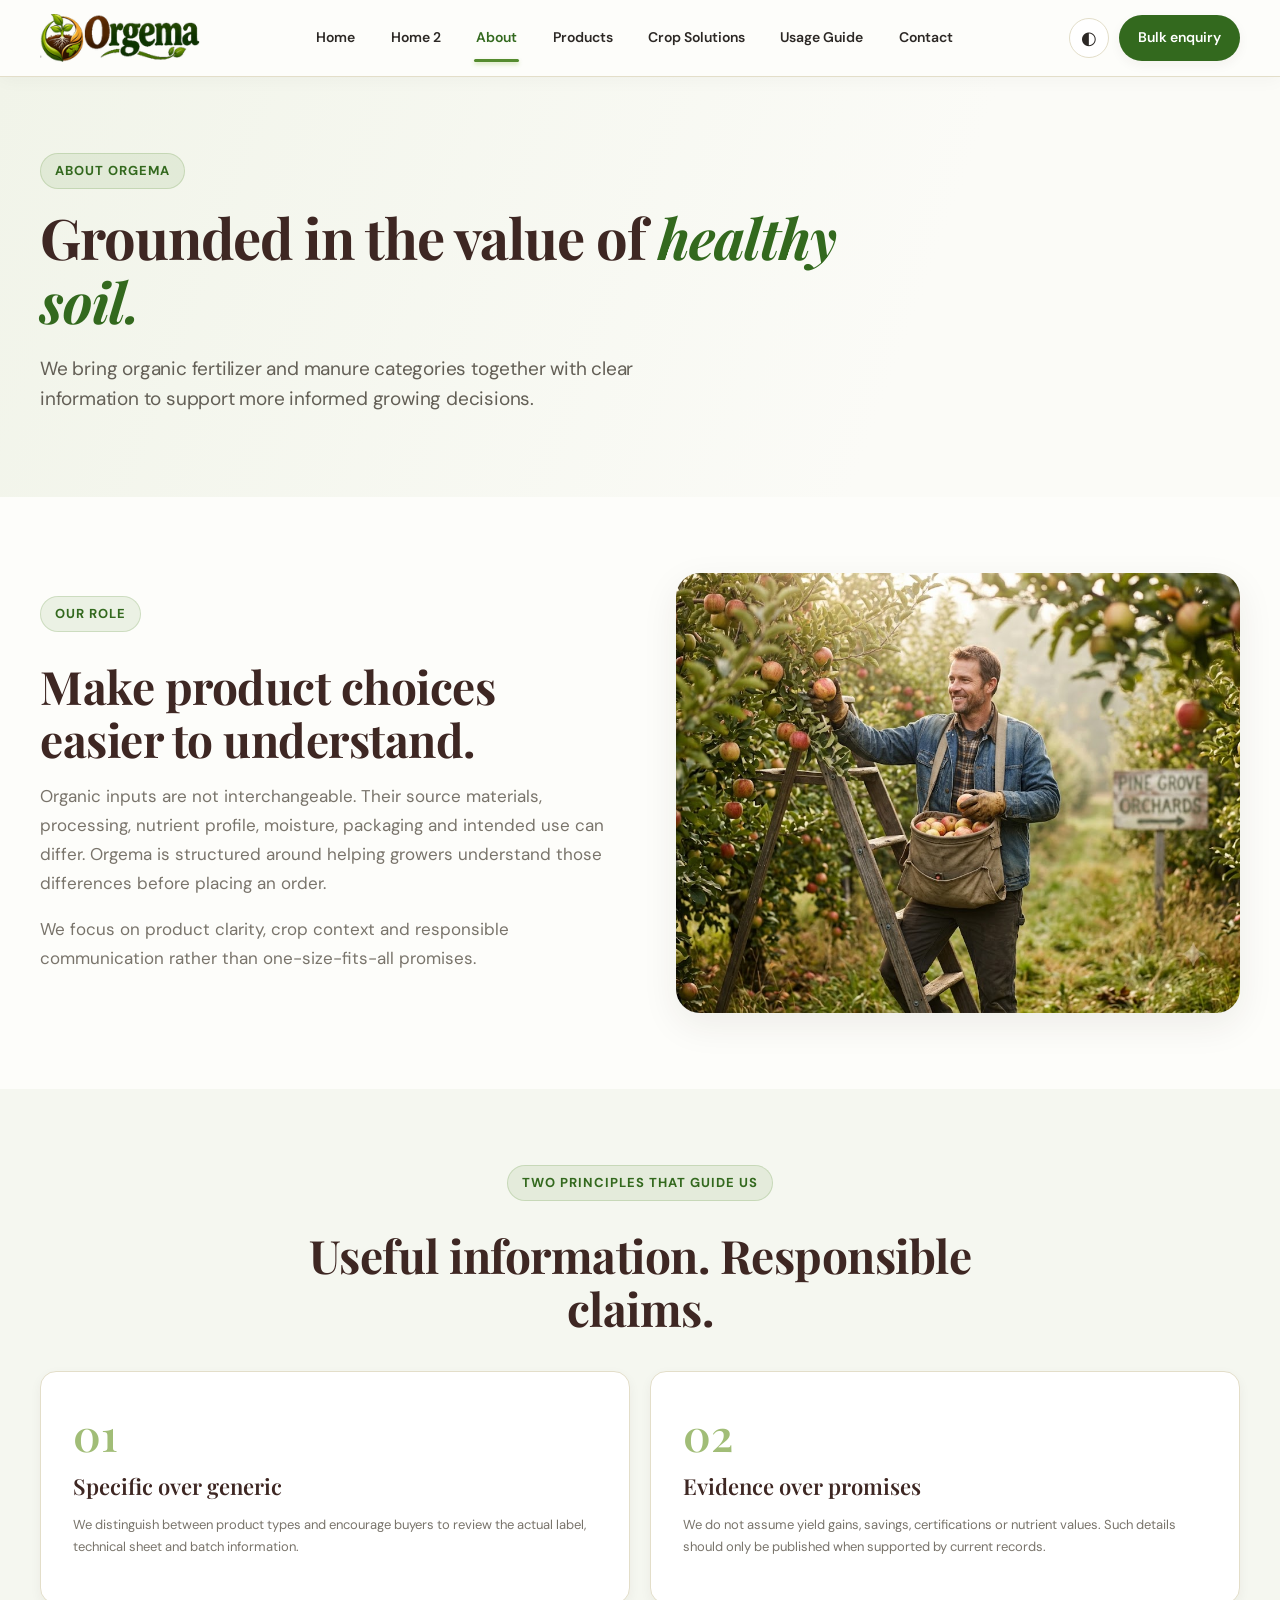
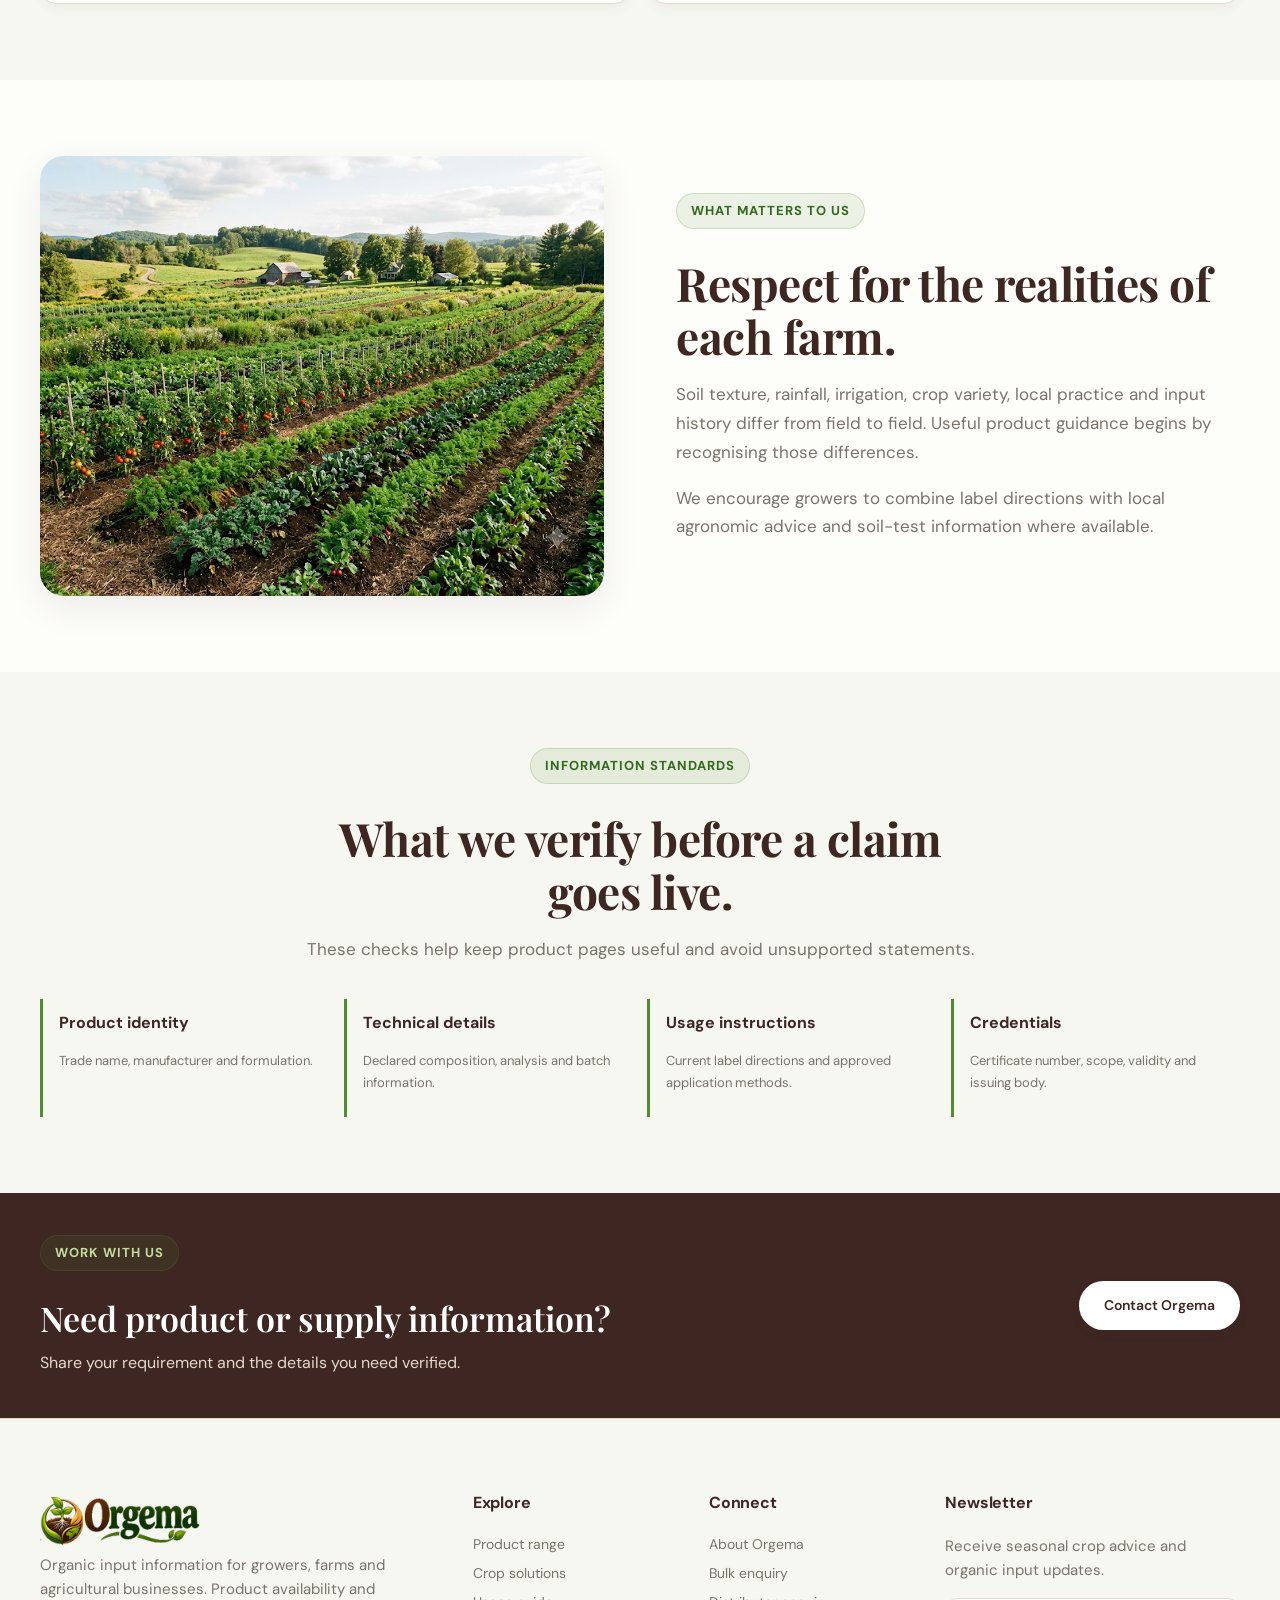
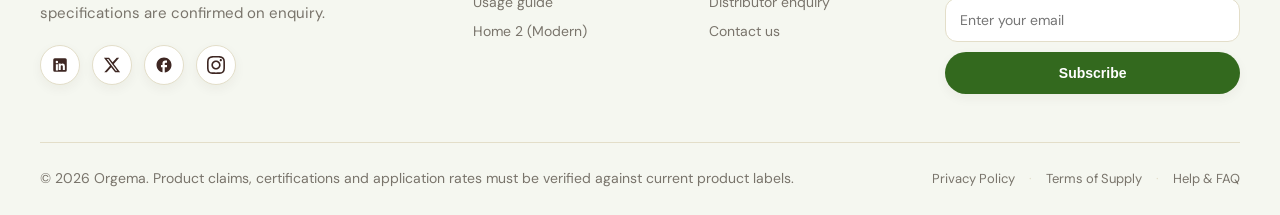
==== commit 8f9f1cb9: "thirsdpush" ====
--- a/about.html
+++ b/about.html
@@ -13,9 +13,6 @@
     <link rel="stylesheet" href="assets/css/style.css" />
     <script>
       (function () {
-        if (localStorage.getItem("orgema-dir") === "rtl") {
-          document.documentElement.setAttribute("dir", "rtl");
-        }
         if (localStorage.getItem("orgema-theme") === "dark") {
           document.documentElement.classList.add("dark");
         }
@@ -25,12 +22,13 @@
   <body>
     <header class="site-header">
       <div class="wrap nav">
-        <a class="brand" href="index.html"
-          ><img
+        <a class="brand" href="index.html" aria-label="Orgema Homepage">
+          <img
             src="assets/images/logo.png"
             alt="Orgema — Organic Fertilizers and Manure"
-            class="header-logo" /></a
-        ><button class="menu-toggle" aria-label="Open navigation" data-menu>
+            class="header-logo site-logo"
+          />
+        </a><button class="menu-toggle" aria-label="Open navigation" data-menu>
           ☰
         </button>
         <nav class="nav-links">
@@ -50,15 +48,8 @@
             title="Toggle theme"
           >
             ◐</button
-          ><button
-            class="rtl-toggle"
-            data-rtl
-            aria-label="Toggle text direction"
-            title="Switch to RTL"
-          >
-            ⇄ <span class="rtl-text">RTL</span></button
           ><a class="button button-green" href="contact.html#bulk"
-            >Bulk enquiry <span class="arrow-icon">↗</span></a
+            >Bulk enquiry</a
           >
         </div>
       </div>
@@ -71,7 +62,7 @@
         ><a class="" href="usage-guide.html">Usage Guide</a
         ><a class="" href="contact.html">Contact</a
         ><a class="mobile-cta button button-green" href="contact.html#bulk"
-          >Bulk enquiry <span class="arrow-icon">↗</span></a
+          >Bulk enquiry</a
         >
       </nav>
     </header>
@@ -196,7 +187,7 @@
             <p>Share your requirement and the details you need verified.</p>
           </div>
           <a class="button button-light" href="contact.html"
-            >Contact Orgema ↗</a
+            >Contact Orgema</a
           >
         </div>
       </section>
@@ -204,17 +195,23 @@
     <footer class="footer">
       <div class="wrap footer-grid">
         <div>
-          <img src="assets/images/logo.png" alt="Orgema" class="footer-logo" />
+          <a class="footer-brand" href="index.html" aria-label="Orgema Homepage">
+            <img
+              src="assets/images/logo.png"
+              alt="Orgema — Organic Fertilizers and Manure"
+              class="footer-logo site-logo"
+            />
+          </a>
           <p>
             Organic input information for growers, farms and agricultural
             businesses. Product availability and specifications are confirmed on
             enquiry.
           </p>
           <div class="footer-socials">
-            <a href="#" aria-label="LinkedIn" class="social-icon">in</a>
-            <a href="#" aria-label="Twitter or X" class="social-icon">𝕏</a>
-            <a href="#" aria-label="Facebook" class="social-icon">f</a>
-            <a href="#" aria-label="Instagram" class="social-icon">ig</a>
+            <a href="https://linkedin.com" target="_blank" rel="noopener noreferrer" aria-label="LinkedIn" class="social-icon linkedin" title="LinkedIn"><svg width="18" height="18" viewBox="0 0 24 24" fill="currentColor"><path d="M19 3a2 2 0 0 1 2 2v14a2 2 0 0 1-2 2H5a2 2 0 0 1-2-2V5a2 2 0 0 1 2-2h14m-.5 15.5v-5.3a3.26 3.26 0 0 0-3.26-3.26c-.85 0-1.84.52-2.28 1.3v-1.11h-2.79v8.37h2.79v-4.93c0-.77.62-1.4 1.39-1.4a1.4 1.4 0 0 1 1.4 1.4v4.93h2.75M6.46 10.9v8.37H9.2V10.9H6.46M7.83 6.45a1.64 1.64 0 1 0 0 3.28 1.64 1.64 0 0 0 0-3.28Z"/></svg></a>
+            <a href="https://x.com" target="_blank" rel="noopener noreferrer" aria-label="Twitter / X" class="social-icon twitter" title="X (Twitter)"><svg width="16" height="16" viewBox="0 0 24 24" fill="currentColor"><path d="M18.244 2.25h3.308l-7.227 8.26 8.502 11.24H16.17l-5.214-6.817L4.99 21.75H1.68l7.73-8.835L1.254 2.25H8.08l4.713 6.231zm-1.161 17.52h1.833L7.084 4.126H5.117z"/></svg></a>
+            <a href="https://facebook.com" target="_blank" rel="noopener noreferrer" aria-label="Facebook" class="social-icon facebook" title="Facebook"><svg width="18" height="18" viewBox="0 0 24 24" fill="currentColor"><path d="M22 12c0-5.52-4.48-10-10-10S2 6.48 2 12c0 4.84 3.44 8.87 8 9.8V15H8v-3h2V9.5C10 7.57 11.57 6 13.5 6H16v3h-2c-.55 0-1 .45-1 1v2h3v3h-3v6.95C18.05 21.45 22 17.19 22 12Z"/></svg></a>
+            <a href="https://instagram.com" target="_blank" rel="noopener noreferrer" aria-label="Instagram" class="social-icon instagram" title="Instagram"><svg width="18" height="18" viewBox="0 0 24 24" fill="currentColor"><path d="M12 2.163c3.204 0 3.584.012 4.85.07 3.252.148 4.771 1.691 4.919 4.919.058 1.265.069 1.645.069 4.849 0 3.205-.012 3.584-.069 4.849-.149 3.225-1.664 4.771-4.919 4.919-1.266.058-1.644.07-4.85.07-3.204 0-3.584-.012-4.849-.07-3.26-.149-4.771-1.699-4.919-4.92-.058-1.265-.07-1.644-.07-4.849 0-3.204.013-3.583.07-4.849.149-3.227 1.664-4.771 4.919-4.919 1.266-.057 1.645-.069 4.849-.069zm0-2.163c-3.259 0-3.667.014-4.947.072-4.358.2-6.78 2.618-6.98 6.98-.059 1.281-.073 1.689-.073 4.948 0 3.259.014 3.668.072 4.948.2 4.358 2.618 6.78 6.98 6.98 1.281.058 1.689.072 4.948.072 3.259 0 3.668-.014 4.948-.072 4.354-.2 6.782-2.618 6.979-6.98.059-1.28.073-1.689.073-4.948 0-3.259-.014-3.667-.072-4.947-.196-4.354-2.617-6.78-6.979-6.98-1.281-.059-1.69-.073-4.949-.073zm0 5.838c-3.403 0-6.162 2.759-6.162 6.162s2.759 6.163 6.162 6.163 6.162-2.759 6.162-6.163c0-3.403-2.759-6.162-6.162-6.162zm0 10.162c-2.209 0-4-1.79-4-4 0-2.209 1.791-4 4-4s4 1.791 4 4c0 2.21-1.791 4-4 4zm6.406-11.845c-.796 0-1.441.645-1.441 1.44s.645 1.44 1.441 1.44c.795 0 1.439-.645 1.439-1.44s-.644-1.44-1.439-1.44z"/></svg></a>
           </div>
         </div>
         <div>
@@ -242,7 +239,7 @@
               aria-label="Email address"
             />
             <button type="submit" class="button button-green">
-              Subscribe <span class="arrow-icon">↗</span>
+              Subscribe
             </button>
           </form>
         </div>
--- a/assets/css/style.css
+++ b/assets/css/style.css
@@ -47,11 +47,10 @@
 .site-header {
   position: sticky;
   top: 0;
-  z-index: 20;
-  background: rgba(253, 253, 250, 0.88);
-  backdrop-filter: blur(16px);
+  z-index: 100;
+  background: var(--paper);
   border-bottom: 1px solid var(--line);
-  box-shadow: 0 4px 12px rgba(0, 0, 0, 0.02);
+  box-shadow: 0 4px 16px rgba(0, 0, 0, 0.03);
   transition: var(--transition);
 }
 .nav {
@@ -67,11 +66,14 @@
   flex-shrink: 0;
 }
 .brand img,
-.header-logo {
+.site-logo,
+.header-logo,
+.footer-logo {
   width: auto;
   height: 48px;
   max-width: 190px;
   object-fit: contain;
+  display: block;
   transition: var(--transition);
 }
 .nav-links {
@@ -908,11 +910,22 @@
   grid-template-columns: 2fr 1fr 1fr 1.5fr;
   gap: 40px;
 }
+.footer-brand {
+  display: inline-block;
+  margin-bottom: 18px;
+  transition: var(--transition);
+}
+.footer-brand:hover {
+  opacity: 0.88;
+  transform: translateY(-1px);
+}
 .footer-logo {
-  height: 36px;
+  height: 48px;
   width: auto;
-  max-width: 200px;
-  margin-bottom: 18px;
+  max-width: 190px;
+  object-fit: contain;
+  margin-bottom: 0;
+  display: block;
 }
 .footer p {
   font-size: 15px;
@@ -924,29 +937,64 @@
 }
 .footer-socials {
   display: flex;
+  align-items: center;
   gap: 12px;
-  margin-top: 18px;
+  margin-top: 20px;
 }
 .social-icon {
-  width: 36px;
-  height: 36px;
+  width: 40px;
+  height: 40px;
   border-radius: 50%;
   background: var(--card);
   border: 1px solid var(--line);
   display: inline-flex;
   align-items: center;
   justify-content: center;
-  font-size: 13px;
-  font-weight: 700;
-  color: var(--soil);
-  transition: var(--transition);
+  color: var(--soil);
+  transition: var(--transition);
+  box-shadow: var(--shadow-sm);
+  text-decoration: none;
+}
+.social-icon svg {
+  width: 18px;
+  height: 18px;
+  display: block;
+  transition: transform var(--transition);
 }
 .social-icon:hover {
-  background: var(--leaf-dark);
-  color: #fff;
-  border-color: var(--leaf-dark);
-  transform: translateY(-2px);
-  box-shadow: var(--shadow-sm);
+  transform: translateY(-3px);
+}
+.social-icon:hover svg {
+  transform: scale(1.12);
+}
+.social-icon.linkedin:hover {
+  background: #0a66c2;
+  border-color: #0a66c2;
+  color: #ffffff;
+  box-shadow: 0 6px 16px rgba(10, 102, 194, 0.35);
+}
+.social-icon.twitter:hover {
+  background: #000000;
+  border-color: #000000;
+  color: #ffffff;
+  box-shadow: 0 6px 16px rgba(0, 0, 0, 0.35);
+}
+.dark .social-icon.twitter:hover {
+  background: #ffffff;
+  border-color: #ffffff;
+  color: #000000;
+}
+.social-icon.facebook:hover {
+  background: #1877f2;
+  border-color: #1877f2;
+  color: #ffffff;
+  box-shadow: 0 6px 16px rgba(24, 119, 242, 0.35);
+}
+.social-icon.instagram:hover {
+  background: radial-gradient(circle at 30% 107%, #fdf497 0%, #fdf497 5%, #fd5949 45%, #d6249f 60%, #285aeb 90%);
+  border-color: transparent;
+  color: #ffffff;
+  box-shadow: 0 6px 16px rgba(214, 36, 159, 0.35);
 }
 .footer h4 {
   color: var(--soil);
@@ -1036,10 +1084,12 @@
   --shadow-lg: 0 24px 48px rgba(0, 0, 0, 0.6);
 }
 .dark .site-header {
-  background: rgba(22, 21, 19, 0.85);
-  box-shadow: 0 4px 12px rgba(0, 0, 0, 0.2);
+  background: var(--paper);
+  border-bottom: 1px solid var(--line);
+  box-shadow: 0 4px 16px rgba(0, 0, 0, 0.4);
 }
 .dark .brand img,
+.dark .site-logo,
 .dark .header-logo,
 .dark .footer-logo {
   filter: drop-shadow(0 0 1px rgba(255, 255, 255, 0.45)) brightness(1.08);
@@ -1207,7 +1257,9 @@
     min-height: 64px;
   }
   .brand img,
-  .header-logo {
+  .site-logo,
+  .header-logo,
+  .footer-logo {
     height: 40px;
     max-width: 160px;
   }
@@ -1354,7 +1406,9 @@
 }
 @media (max-width: 480px) {
   .brand img,
-  .header-logo {
+  .site-logo,
+  .header-logo,
+  .footer-logo {
     height: 34px;
     max-width: 140px;
   }
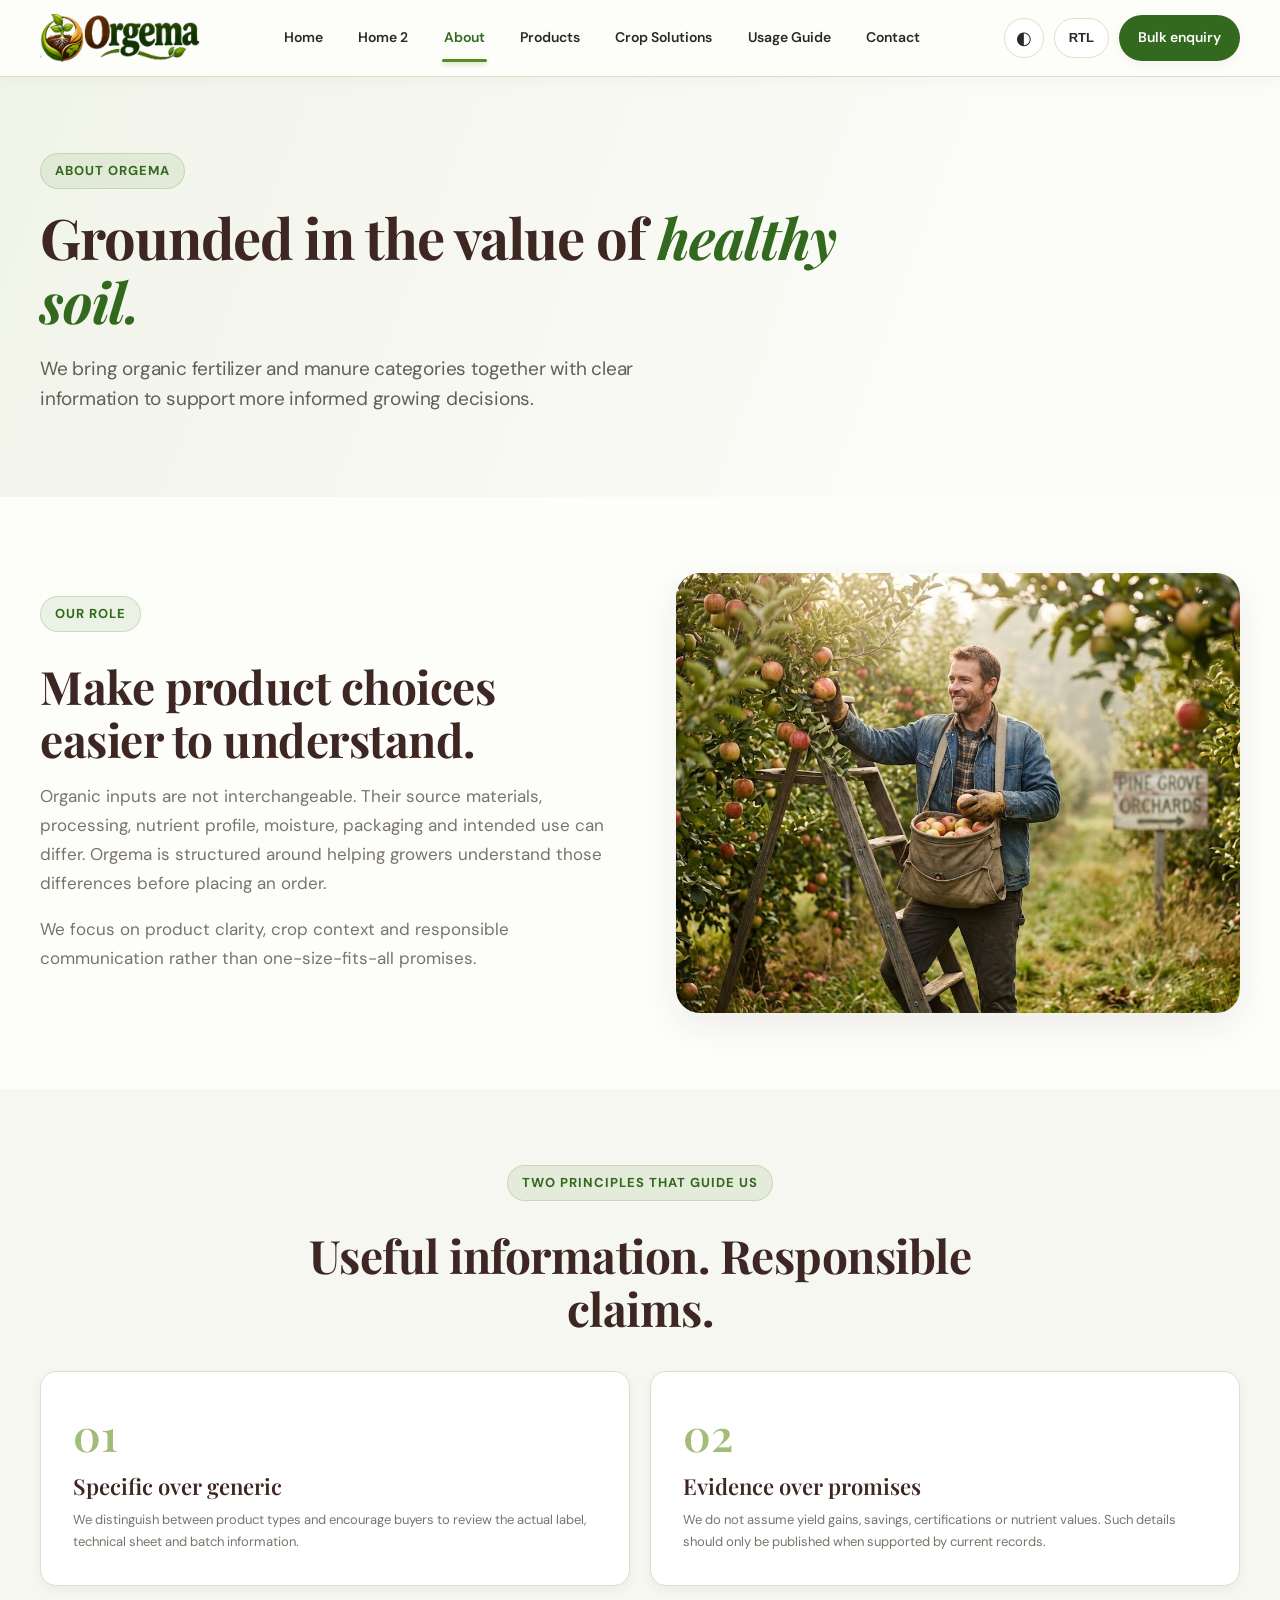
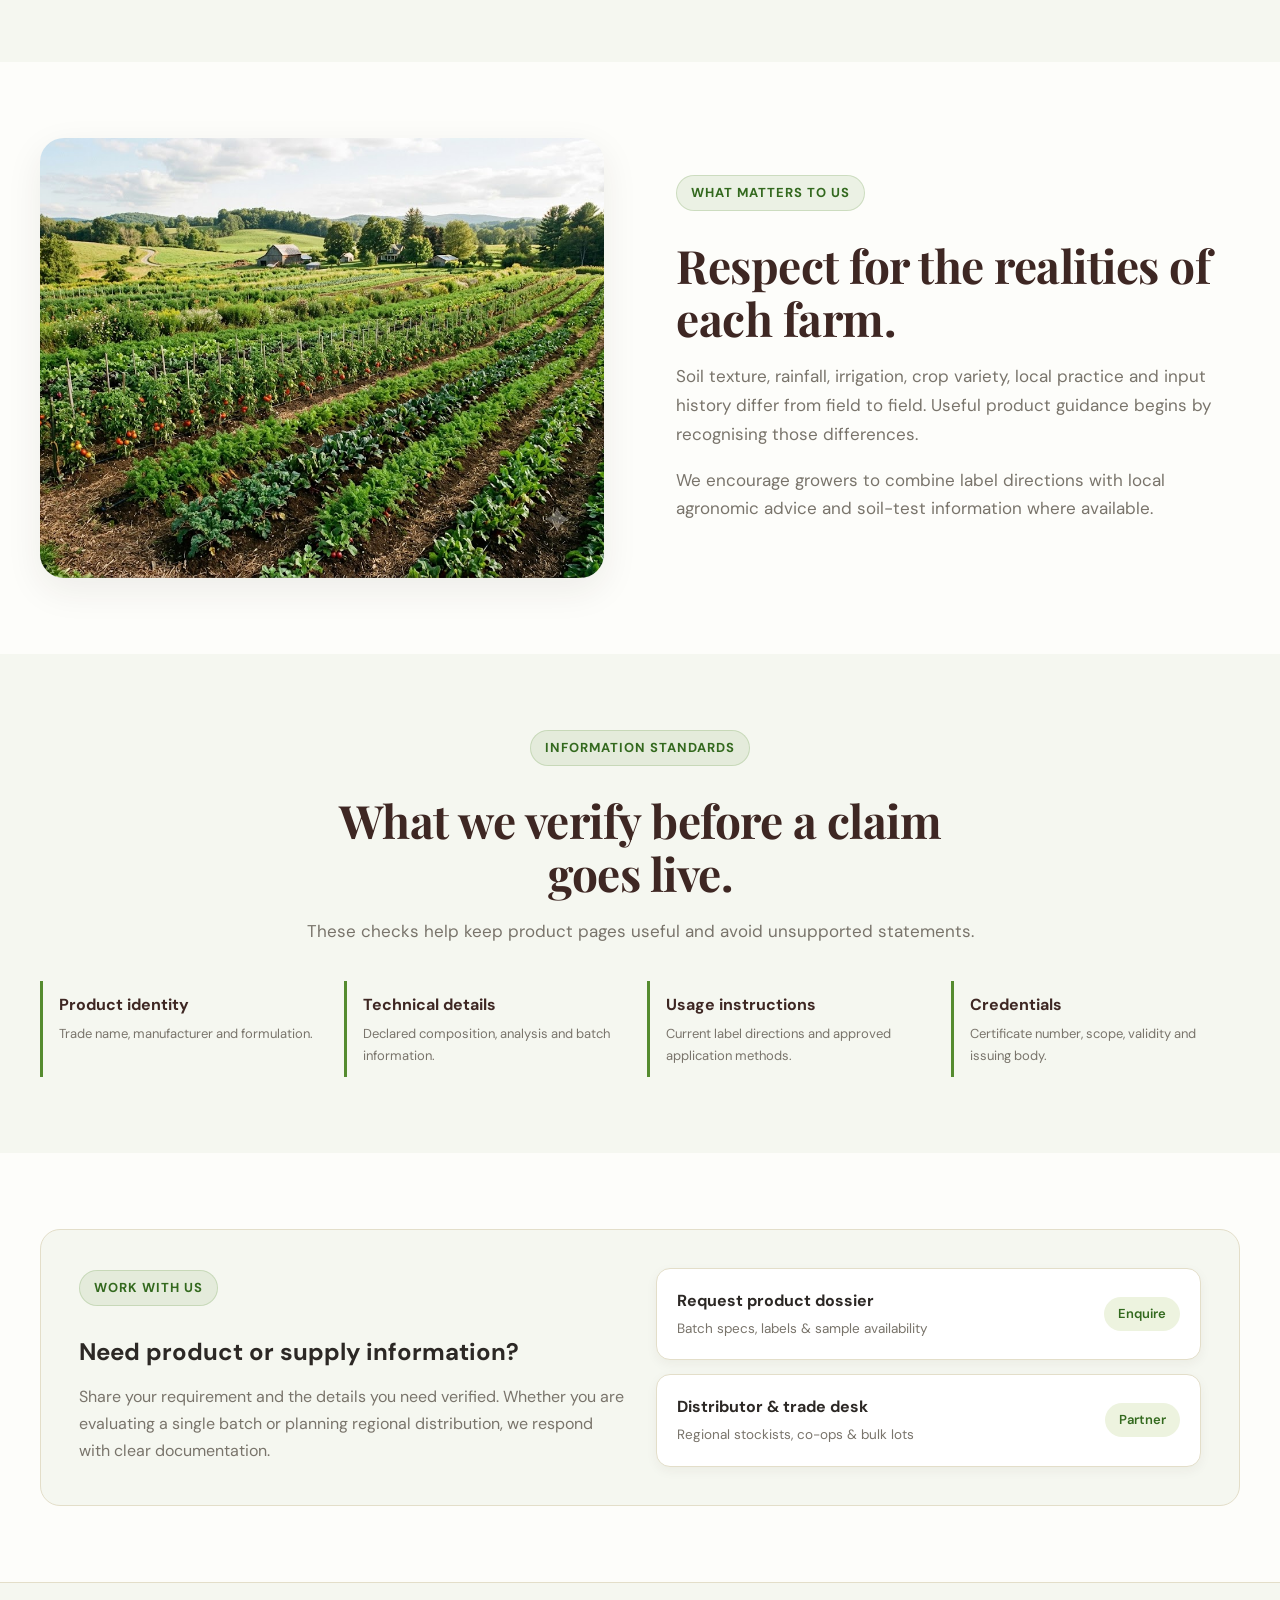
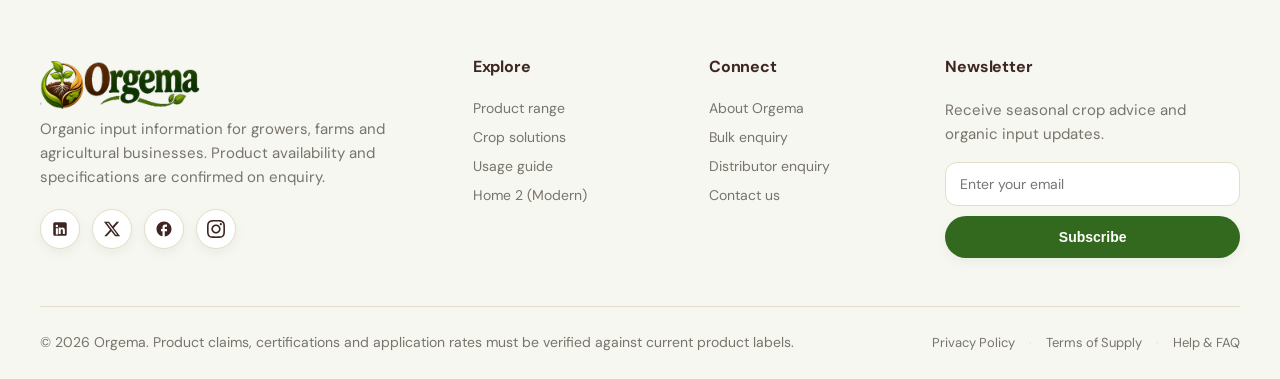
==== commit bcd910a8: "firstcommit" ====
--- a/about.html
+++ b/about.html
@@ -9,10 +9,13 @@
     />
     <meta name="theme-color" content="#fbfbf7" />
     <title>About Orgema | Orgema</title>
-    <link rel="icon" href="assets/images/logo.png" type="image/png" />
+    <link rel="icon" href="assets/images/favicon.png" type="image/png" />
     <link rel="stylesheet" href="assets/css/style.css" />
     <script>
       (function () {
+        if (localStorage.getItem("orgema-dir") === "rtl") {
+          document.documentElement.setAttribute("dir", "rtl");
+        }
         if (localStorage.getItem("orgema-theme") === "dark") {
           document.documentElement.classList.add("dark");
         }
@@ -48,7 +51,8 @@
             title="Toggle theme"
           >
             ◐</button
-          ><a class="button button-green" href="contact.html#bulk"
+          >
+          <button class="rtl-toggle" data-rtl type="button" aria-label="Toggle text direction" title="Switch to RTL">RTL</button><a class="button button-green" href="contact.html#bulk"
             >Bulk enquiry</a
           >
         </div>
@@ -64,6 +68,10 @@
         ><a class="mobile-cta button button-green" href="contact.html#bulk"
           >Bulk enquiry</a
         >
+        <div class="mobile-tools">
+          <button type="button" class="mobile-tool" data-theme aria-label="Toggle colour theme">◐</button>
+          <button type="button" class="mobile-tool" data-rtl aria-label="Toggle text direction">RTL</button>
+        </div>
       </nav>
     </header>
     <main>
@@ -179,16 +187,35 @@
           </div>
         </div>
       </section>
-      <section class="closing-banner">
-        <div class="wrap closing-inner">
-          <div>
-            <span class="kicker">Work with us</span>
-            <h2>Need product or supply information?</h2>
-            <p>Share your requirement and the details you need verified.</p>
-          </div>
-          <a class="button button-light" href="contact.html"
-            >Contact Orgema</a
-          >
+      <section class="section">
+        <div class="wrap">
+          <div class="cta-about-panel">
+            <div class="cta-about-copy">
+              <span class="kicker">Work with us</span>
+              <h2>Need product or supply information?</h2>
+              <p>
+                Share your requirement and the details you need verified. Whether
+                you are evaluating a single batch or planning regional distribution,
+                we respond with clear documentation.
+              </p>
+            </div>
+            <div class="cta-about-actions">
+              <a class="cta-action-tile" href="contact.html">
+                <div>
+                  <strong>Request product dossier</strong>
+                  <span>Batch specs, labels &amp; sample availability</span>
+                </div>
+                <span class="cta-action-badge">Enquire</span>
+              </a>
+              <a class="cta-action-tile" href="contact.html#distributor">
+                <div>
+                  <strong>Distributor &amp; trade desk</strong>
+                  <span>Regional stockists, co-ops &amp; bulk lots</span>
+                </div>
+                <span class="cta-action-badge">Partner</span>
+              </a>
+            </div>
+          </div>
         </div>
       </section>
     </main>
@@ -255,6 +282,12 @@
         </div>
       </div>
     </footer>
+    <button class="back-to-top" id="backToTop" aria-label="Back to top" title="Back to top">
+      <svg width="20" height="20" viewBox="0 0 24 24" fill="none" stroke="currentColor" stroke-width="2.5"
+        stroke-linecap="round" stroke-linejoin="round">
+        <polyline points="18 15 12 9 6 15"></polyline>
+      </svg>
+    </button>
     <script src="assets/js/main.js"></script>
   </body>
 </html>
--- a/assets/css/style.css
+++ b/assets/css/style.css
@@ -533,12 +533,14 @@
   position: absolute;
   bottom: 0;
   left: 24px;
-  background: #fff;
+  background: var(--card);
+  border: 1px solid var(--line);
   padding: 10px 16px;
   border-radius: 8px;
   font-size: 12px;
   color: var(--soil);
   font-weight: 700;
+  box-shadow: var(--shadow-sm);
 }
 .check-list {
   list-style: none;
@@ -816,14 +818,22 @@
   display: grid;
   grid-template-columns: 0.85fr 1.15fr;
   gap: 48px;
-  align-items: start;
+  align-items: stretch;
+}
+.contact-aside {
+  display: flex;
+  flex-direction: column;
+}
+.contact-aside > p {
+  color: var(--muted);
+  margin-bottom: 0;
 }
 .contact-photo img {
   height: 230px;
   width: 100%;
   object-fit: cover;
   border-radius: 18px;
-  margin: 25px 0;
+  margin: 24px 0;
 }
 .contact-note {
   padding: 18px;
@@ -834,6 +844,128 @@
   font-size: 13px;
   color: var(--muted);
   margin-bottom: 0;
+}
+.contact-details-card {
+  background: var(--card);
+  border: 1px solid var(--line);
+  border-radius: 20px;
+  padding: 28px;
+  box-shadow: var(--shadow-sm);
+  flex: 1;
+  display: flex;
+  flex-direction: column;
+}
+.contact-details-card h3 {
+  font: 600 20px "Playfair Display", Georgia, serif;
+  color: var(--soil);
+  margin: 0 0 20px;
+}
+.contact-info-list {
+  display: grid;
+  gap: 18px;
+  margin-bottom: 24px;
+}
+.contact-info-item {
+  display: flex;
+  align-items: flex-start;
+  gap: 14px;
+}
+.contact-info-icon {
+  width: 40px;
+  height: 40px;
+  margin-top: 2px;
+  border-radius: 10px;
+  background: var(--tint);
+  border: 1px solid var(--line);
+  color: var(--leaf-dark);
+  display: inline-flex;
+  align-items: center;
+  justify-content: center;
+  flex-shrink: 0;
+}
+.contact-info-icon svg {
+  width: 18px;
+  height: 18px;
+  display: block;
+}
+.contact-info-item b {
+  display: block;
+  font-size: 13px;
+  color: var(--soil);
+  margin-bottom: 2px;
+}
+.contact-info-item > div span,
+.contact-info-item > div a {
+  display: block;
+  font-size: 14px;
+  color: var(--muted);
+  line-height: 1.5;
+}
+.contact-info-item > div a:hover {
+  color: var(--leaf-dark);
+}
+.contact-socials-wrap {
+  margin-top: auto;
+  padding-top: 20px;
+  border-top: 1px solid var(--line);
+  display: flex;
+  align-items: center;
+  justify-content: space-between;
+  gap: 12px;
+  flex-wrap: wrap;
+}
+.contact-socials-wrap > span {
+  font-size: 13px;
+  font-weight: 700;
+  color: var(--soil);
+}
+.contact-socials-wrap .footer-socials {
+  margin-top: 0;
+}
+.map-card {
+  background: var(--card);
+  border: 1px solid var(--line);
+  border-radius: 24px;
+  overflow: hidden;
+  box-shadow: var(--shadow);
+}
+.map-frame {
+  width: 100%;
+  height: 380px;
+  border: 0;
+  display: block;
+}
+.dark .map-frame {
+  filter: invert(90%) hue-rotate(180deg) brightness(0.95) contrast(90%);
+}
+.map-meta-bar {
+  display: grid;
+  grid-template-columns: repeat(3, 1fr);
+  gap: 20px;
+  padding: 24px 28px;
+  background: var(--card);
+  border-top: 1px solid var(--line);
+}
+.map-meta-bar > div b {
+  display: block;
+  font-size: 14px;
+  color: var(--soil);
+  margin-bottom: 4px;
+}
+.map-meta-bar > div span {
+  font-size: 13px;
+  color: var(--muted);
+  line-height: 1.5;
+}
+@media (max-width: 760px) {
+  .map-meta-bar {
+    grid-template-columns: 1fr;
+    gap: 14px;
+    padding: 20px;
+  }
+  .map-frame {
+    height: 280px;
+  }
 }
 .form-card {
   background: var(--card);
@@ -852,7 +984,7 @@
 }
 .form {
   display: grid;
-  gap: 20px;
+  gap: 16px;
 }
 .form label {
   display: grid;
@@ -865,7 +997,7 @@
 .form select,
 .form textarea {
   width: 100%;
-  padding: 14px 16px;
+  padding: 12px 16px;
   border: 1px solid var(--line);
   border-radius: 12px;
   background: var(--paper);
@@ -883,7 +1015,7 @@
   box-shadow: 0 0 0 3px rgba(101, 163, 13, 0.1);
 }
 .form textarea {
-  min-height: 120px;
+  min-height: 86px;
   resize: vertical;
 }
 .form-two {
@@ -1127,6 +1259,61 @@
 .dark .contact-note {
   background: #252d1c;
 }
+.dark .kicker {
+  color: var(--leaf);
+  background: rgba(140, 198, 63, 0.12);
+  border-color: rgba(140, 198, 63, 0.25);
+}
+.dark .hero-copy > p,
+.dark .page-hero p,
+.dark .hero-centered .lead-text {
+  color: var(--muted);
+}
+.dark .image-caption {
+  background: var(--card);
+  color: var(--soil);
+  border-color: var(--line);
+  box-shadow: var(--shadow);
+}
+.dark .closing-banner {
+  background: #27221d;
+  border-top: 1px solid var(--line);
+  border-bottom: 1px solid var(--line);
+}
+.dark .closing-banner h2 {
+  color: #f2efe9;
+}
+.dark .closing-inner p {
+  color: #d3cdc3;
+}
+.dark .closing-banner .kicker {
+  color: #b7d982;
+  background: rgba(140, 198, 63, 0.14);
+  border-color: rgba(140, 198, 63, 0.28);
+}
+.dark .button-light {
+  background: #f2efe9;
+  color: #161513;
+}
+.dark .button-light:hover {
+  background: #ffffff;
+  color: #100f0d;
+}
+.dark .stats-premium {
+  background: #23201b;
+  border: 1px solid var(--line);
+  color: var(--ink);
+}
+.dark .stats-grid h3 {
+  color: var(--leaf);
+}
+.dark .stats-grid p {
+  color: var(--muted);
+}
+.dark .icon-disc {
+  background: #2c3522;
+  color: var(--leaf);
+}
 
 /* --- Premium Layout (Home 2) --- */
 .hero-centered {
@@ -1252,6 +1439,103 @@
   box-shadow: var(--shadow);
 }
 
+.mobile-tools {
+  display: none;
+}
+.mobile-tool {
+  flex: 0 0 auto;
+  height: 36px;
+  padding: 0 14px;
+  border: 1px solid var(--line);
+  background: var(--card);
+  color: var(--ink);
+  border-radius: 999px;
+  font: 600 13px "DM Sans", sans-serif;
+  cursor: pointer;
+  white-space: nowrap;
+  display: inline-flex;
+  align-items: center;
+  justify-content: center;
+  transition: var(--transition);
+}
+.mobile-tool[data-theme] {
+  width: 36px;
+  padding: 0;
+  border-radius: 50%;
+  font-size: 16px;
+}
+.mobile-tool:hover,
+.mobile-tool.active {
+  background: var(--tint);
+  border-color: var(--leaf-dark);
+  color: var(--leaf-dark);
+}
+
+/* Hamburger menu: active from 1100px down to 300px */
+@media (max-width: 1100px) {
+  .nav-actions .theme-toggle,
+  .nav-actions .rtl-toggle {
+    display: none;
+  }
+  .mobile-nav.open .mobile-tools {
+    order: 1;
+    display: flex;
+    align-items: center;
+    flex-wrap: wrap;
+    gap: 10px;
+    padding: 6px 9px;
+    border-top: 1px solid var(--line);
+  }
+  .mobile-nav .mobile-tools .mobile-tool {
+    border: 1px solid var(--line);
+  }
+  .mobile-nav .mobile-cta {
+    order: 2;
+  }
+  .nav-links,
+  .nav-actions .button {
+    display: none !important;
+  }
+  .menu-toggle {
+    display: inline-flex !important;
+    order: 3;
+  }
+  .nav-actions {
+    order: 2;
+    margin-left: auto;
+  }
+  .nav {
+    gap: 12px;
+  }
+  .mobile-nav.open {
+    display: grid;
+    padding: 10px 4% 18px;
+    grid-template-columns: repeat(2, 1fr);
+    gap: 6px 14px;
+  }
+  .mobile-nav a {
+    padding: 9px;
+    border-top: 1px solid var(--line);
+    font-size: 14px;
+  }
+  .mobile-nav .mobile-cta {
+    grid-column: 1 / -1;
+    margin-top: 8px;
+    text-align: center;
+  }
+}
+html[dir="rtl"] .nav-actions {
+  margin-left: 0;
+}
+@media (max-width: 300px) {
+  .brand img,
+  .site-logo,
+  .header-logo {
+    height: 30px;
+    max-width: 110px;
+  }
+}
+
 @media (max-width: 992px) {
   .nav {
     min-height: 64px;
@@ -1575,3 +1859,599 @@
     text-align: right;
   }
 }
+
+/* ==========================================================================
+   Back to Top Floating Button
+   ========================================================================== */
+.back-to-top {
+  position: fixed;
+  bottom: 28px;
+  right: 28px;
+  width: 46px;
+  height: 46px;
+  border-radius: 50%;
+  background: var(--leaf-dark);
+  color: #ffffff;
+  border: 1px solid rgba(255, 255, 255, 0.2);
+  display: inline-flex;
+  align-items: center;
+  justify-content: center;
+  cursor: pointer;
+  z-index: 99;
+  opacity: 0;
+  visibility: hidden;
+  pointer-events: none;
+  transform: translateY(12px);
+  transition: opacity 0.3s cubic-bezier(0.25, 0.8, 0.25, 1),
+              visibility 0.3s cubic-bezier(0.25, 0.8, 0.25, 1),
+              transform 0.3s cubic-bezier(0.25, 0.8, 0.25, 1),
+              background 0.2s ease,
+              box-shadow 0.2s ease;
+  box-shadow: 0 4px 16px rgba(0, 0, 0, 0.18);
+}
+.back-to-top:hover {
+  background: var(--leaf);
+  transform: translateY(-2px);
+  box-shadow: 0 8px 24px rgba(0, 0, 0, 0.22);
+}
+.back-to-top:active {
+  transform: translateY(0);
+}
+.back-to-top.visible {
+  opacity: 1;
+  visibility: visible;
+  pointer-events: auto;
+  transform: translateY(0);
+}
+.back-to-top.visible:hover {
+  transform: translateY(-3px);
+}
+.back-to-top svg {
+  width: 20px;
+  height: 20px;
+  display: block;
+  stroke: currentColor;
+}
+.dark .back-to-top {
+  background: var(--leaf);
+  color: #161513;
+  border-color: rgba(0, 0, 0, 0.2);
+  box-shadow: 0 4px 18px rgba(0, 0, 0, 0.5);
+}
+.dark .back-to-top:hover {
+  background: #a2db4f;
+  color: #100f0d;
+}
+@media (max-width: 768px) {
+  .back-to-top {
+    bottom: 20px;
+    right: 20px;
+    width: 42px;
+    height: 42px;
+  }
+}
+html[dir="rtl"] .back-to-top {
+  right: auto;
+  left: 28px;
+}
+@media (max-width: 768px) {
+  html[dir="rtl"] .back-to-top {
+    left: 20px;
+  }
+}
+
+/* ==========================================================================
+   Equal-height cards with aligned rows
+   image / eyebrow / heading / sub-heading / link line up across every card
+   in the same row (CSS subgrid, desktop and tablet only)
+   ========================================================================== */
+.product-tile .text-link {
+  margin-top: auto;
+}
+@media (min-width: 761px) {
+  @supports (grid-template-rows: subgrid) {
+    .product-grid,
+    .steps-grid,
+    .question-grid,
+    .handling-grid,
+    .principle-grid,
+    .crop-grid,
+    .verify-grid {
+      row-gap: 0;
+      align-items: stretch;
+    }
+    .product-grid { --card-gap: 24px; }
+    .steps-grid { --card-gap: 24px; }
+    .question-grid { --card-gap: 16px; }
+    .handling-grid { --card-gap: 16px; }
+    .principle-grid { --card-gap: 20px; }
+    .crop-grid { --card-gap: 22px; }
+    .verify-grid { --card-gap: 14px; }
+    .product-grid,
+    .steps-grid,
+    .question-grid,
+    .handling-grid,
+    .principle-grid,
+    .crop-grid,
+    .verify-grid {
+      margin-bottom: calc(-1 * var(--card-gap));
+    }
+
+    /* every card becomes a subgrid of the shared row tracks */
+    .product-tile,
+    .steps-grid article,
+    .question-grid article,
+    .handling-grid article,
+    .principle-card,
+    .crop-card,
+    .verify-grid > div {
+      display: grid;
+      grid-template-rows: subgrid;
+      row-gap: 0;
+      align-content: start;
+      margin-bottom: var(--card-gap);
+    }
+    .product-tile { grid-row: span 5; }
+    .steps-grid article,
+    .question-grid article,
+    .handling-grid article,
+    .principle-card { grid-row: span 3; }
+    .crop-card { grid-row: span 4; }
+    .verify-grid > div { grid-row: span 2; }
+
+    /* product tile: image row + content block (eyebrow, heading, text, link) */
+    .product-tile > div {
+      display: grid;
+      grid-template-rows: subgrid;
+      grid-row: span 4;
+      row-gap: 0;
+      align-content: start;
+    }
+    .product-tile .tag { display: block; margin: 0; }
+    .product-tile h3 { margin: 8px 0; }
+    .product-tile p { margin: 0 0 16px; }
+    .product-tile .text-link { align-self: end; margin-top: 0; }
+
+    /* crop card: image on one side, aligned text rows on the other */
+    .crop-card > img {
+      grid-column: 1;
+      grid-row: 1 / -1;
+    }
+    .crop-card > div {
+      grid-column: 2;
+      grid-row: 1 / -1;
+      display: grid;
+      grid-template-rows: subgrid;
+      row-gap: 0;
+      align-content: start;
+    }
+    .crop-card .tag { display: block; margin: 0; }
+    .crop-card h2 { margin: 8px 0; }
+    .crop-card p { margin: 0 0 12px; }
+    .crop-card .small-note { margin: 0; align-self: end; }
+
+    /* numbered cards: number, heading, text */
+    .steps-grid article > span,
+    .question-grid article > span,
+    .principle-card > .large-index,
+    .handling-grid .icon-disc { align-self: start; }
+    .steps-grid article h3,
+    .question-grid article h3,
+    .handling-grid article h3,
+    .principle-card h3 { margin: 8px 0; }
+    .steps-grid article p,
+    .question-grid article p,
+    .handling-grid article p,
+    .principle-card p { margin: 0; }
+    .verify-grid > div b { display: block; }
+    .verify-grid > div p { margin: 4px 0 0; }
+  }
+
+  /* five cards: 3 on top, 2 centred underneath */
+  .steps-grid:has(> article:nth-child(5):last-child) {
+    grid-template-columns: repeat(6, 1fr);
+  }
+  .steps-grid:has(> article:nth-child(5):last-child) > article {
+    grid-column: span 2;
+  }
+  .steps-grid:has(> article:nth-child(5):last-child) > article:nth-child(4) {
+    grid-column: 2 / span 2;
+  }
+  .steps-grid:has(> article:nth-child(5):last-child) > article:nth-child(5) {
+    grid-column: 4 / span 2;
+  }
+}
+
+
+/* === NEW UNIQUE SECTIONS & PRE-FOOTER VARIATIONS === */
+.info-cards-3 {
+  display: grid;
+  grid-template-columns: repeat(3, 1fr);
+  gap: 22px;
+}
+.info-card {
+  background: var(--card);
+  border: 1px solid var(--line);
+  border-radius: var(--radius);
+  padding: 28px;
+  box-shadow: var(--shadow-sm);
+  display: flex;
+  flex-direction: column;
+  gap: 10px;
+}
+.info-card h3 {
+  margin: 4px 0;
+  font-size: 20px;
+}
+.info-card p {
+  margin: 0;
+  color: var(--muted);
+  font-size: 15px;
+}
+.info-card .check-list {
+  margin-top: auto;
+  padding-top: 8px;
+}
+
+.pillars-grid-4 {
+  display: grid;
+  grid-template-columns: repeat(4, 1fr);
+  gap: 20px;
+}
+.pillar-box {
+  background: var(--card);
+  border: 1px solid var(--line);
+  border-radius: var(--radius);
+  padding: 24px;
+  box-shadow: var(--shadow-sm);
+  display: flex;
+  flex-direction: column;
+  align-items: flex-start;
+  gap: 10px;
+}
+.pillar-icon {
+  width: 42px;
+  height: 42px;
+  border-radius: 12px;
+  background: #edf3df;
+  color: var(--leaf-dark);
+  display: inline-flex;
+  align-items: center;
+  justify-content: center;
+}
+.pillar-box h3 {
+  margin: 4px 0 0;
+  font-size: 18px;
+}
+.pillar-box p {
+  margin: 0;
+  color: var(--muted);
+  font-size: 14.5px;
+}
+.pillar-box .text-link {
+  margin-top: auto;
+  padding-top: 6px;
+}
+
+.quotes-grid {
+  display: grid;
+  grid-template-columns: repeat(3, 1fr);
+  gap: 22px;
+}
+.quote-card {
+  background: var(--card);
+  border: 1px solid var(--line);
+  border-radius: var(--radius);
+  padding: 28px;
+  box-shadow: var(--shadow-sm);
+  display: flex;
+  flex-direction: column;
+  justify-content: space-between;
+  gap: 18px;
+}
+.quote-text {
+  margin: 0;
+  font-size: 15.5px;
+  line-height: 1.65;
+  color: var(--ink);
+}
+.quote-meta strong {
+  display: block;
+  font-size: 15px;
+  color: var(--ink);
+}
+.quote-meta span {
+  font-size: 13.5px;
+  color: var(--muted);
+}
+
+.qa-steps {
+  display: grid;
+  gap: 14px;
+  margin-top: 20px;
+}
+.qa-step {
+  display: flex;
+  align-items: flex-start;
+  gap: 14px;
+  padding: 14px 16px;
+  background: var(--tint);
+  border: 1px solid var(--line);
+  border-radius: 12px;
+}
+.qa-step span {
+  font-weight: 700;
+  font-size: 13px;
+  color: var(--leaf-dark);
+  background: #e4edd2;
+  padding: 4px 9px;
+  border-radius: 8px;
+  flex-shrink: 0;
+}
+.qa-step strong {
+  display: block;
+  font-size: 15.5px;
+  margin-bottom: 2px;
+}
+.qa-step p {
+  margin: 0;
+  font-size: 14px;
+  color: var(--muted);
+}
+
+/* 1. index.html unique pre-footer: Leaf-green split card */
+.cta-split-card {
+  display: grid;
+  grid-template-columns: 1.15fr 0.85fr;
+  background: linear-gradient(135deg, #2d5519 0%, #446f24 100%);
+  border-radius: 22px;
+  overflow: hidden;
+  box-shadow: var(--shadow);
+  color: #ffffff;
+}
+.cta-split-body {
+  padding: 46px 44px;
+  display: flex;
+  flex-direction: column;
+  justify-content: center;
+}
+.cta-split-body .kicker {
+  color: #d6ecc0;
+  background: rgba(255, 255, 255, 0.12);
+  border-color: rgba(255, 255, 255, 0.22);
+}
+.cta-split-body h2 {
+  color: #ffffff;
+  margin: 12px 0 10px;
+}
+.cta-split-body p {
+  color: #e6f0da;
+  margin: 0 0 24px;
+  max-width: 520px;
+}
+.button-outline-light {
+  border: 1.5px solid rgba(255, 255, 255, 0.65);
+  color: #ffffff;
+  background: transparent;
+}
+.button-outline-light:hover {
+  background: rgba(255, 255, 255, 0.14);
+}
+.cta-split-media {
+  position: relative;
+  min-height: 280px;
+}
+.cta-split-media img {
+  width: 100%;
+  height: 100%;
+  object-fit: cover;
+}
+.cta-media-badge {
+  position: absolute;
+  bottom: 18px;
+  inset-inline-start: 18px;
+  background: rgba(25, 22, 18, 0.82);
+  color: #ffffff;
+  font-size: 13px;
+  font-weight: 600;
+  padding: 8px 14px;
+  border-radius: 999px;
+}
+
+/* 2. home2.html unique pre-footer: Centered editorial band */
+.cta-centered-band {
+  padding: 68px 0;
+  background: radial-gradient(circle at top center, #eaf2dc 0%, var(--paper) 75%);
+  border-top: 1px solid var(--line);
+}
+.cta-centered-inner {
+  text-align: center;
+  max-width: 720px;
+}
+.cta-centered-inner h2 {
+  margin: 12px 0;
+}
+.cta-centered-inner p {
+  color: var(--muted);
+  margin: 0 auto 24px;
+  max-width: 560px;
+}
+.cta-centered-actions {
+  justify-content: center;
+}
+.cta-trust-pills {
+  display: flex;
+  flex-wrap: wrap;
+  justify-content: center;
+  gap: 10px;
+  margin-top: 24px;
+}
+.cta-trust-pills span {
+  font-size: 13px;
+  font-weight: 500;
+  color: var(--leaf-dark);
+  background: #edf3df;
+  border: 1px solid #d5e2bc;
+  padding: 6px 14px;
+  border-radius: 999px;
+}
+
+/* 3. about.html unique pre-footer: Two-column action panel */
+.cta-about-panel {
+  display: grid;
+  grid-template-columns: 1fr 1fr;
+  gap: 32px;
+  align-items: center;
+  background: var(--tint);
+  border: 1px solid var(--line);
+  border-radius: 20px;
+  padding: 38px;
+}
+.cta-about-copy h2 {
+  margin: 10px 0;
+}
+.cta-about-copy p {
+  margin: 0;
+  color: var(--muted);
+}
+.cta-about-actions {
+  display: grid;
+  gap: 14px;
+}
+.cta-action-tile {
+  display: flex;
+  align-items: center;
+  justify-content: space-between;
+  gap: 16px;
+  background: var(--card);
+  border: 1px solid var(--line);
+  border-radius: 14px;
+  padding: 18px 20px;
+  box-shadow: var(--shadow-sm);
+  transition: transform var(--transition), border-color var(--transition);
+}
+.cta-action-tile:hover {
+  transform: translateY(-2px);
+  border-color: var(--leaf);
+}
+.cta-action-tile strong {
+  display: block;
+  font-size: 16px;
+  color: var(--ink);
+}
+.cta-action-tile span {
+  font-size: 13.5px;
+  color: var(--muted);
+}
+.cta-action-badge {
+  background: #edf3df;
+  color: var(--leaf-dark) !important;
+  font-weight: 600;
+  font-size: 13px !important;
+  padding: 6px 14px;
+  border-radius: 999px;
+  flex-shrink: 0;
+}
+
+/* 4. crop-solutions.html unique pre-footer: Crop checklist callout */
+.cta-crop-checklist {
+  display: grid;
+  grid-template-columns: 0.95fr 1.05fr;
+  gap: 32px;
+  align-items: center;
+  background: var(--card);
+  border: 1.5px solid var(--line);
+  border-radius: 20px;
+  padding: 38px;
+  box-shadow: var(--shadow-sm);
+}
+.cta-crop-left h2 {
+  margin: 10px 0;
+}
+.cta-crop-left p {
+  color: var(--muted);
+  margin: 0 0 22px;
+}
+.cta-crop-grid {
+  display: grid;
+  grid-template-columns: 1fr 1fr;
+  gap: 14px;
+}
+.cta-crop-item {
+  background: var(--tint);
+  border: 1px solid var(--line);
+  border-radius: 14px;
+  padding: 16px;
+}
+.cta-crop-item span {
+  font-size: 12px;
+  font-weight: 700;
+  color: var(--leaf);
+}
+.cta-crop-item strong {
+  display: block;
+  font-size: 15px;
+  margin: 4px 0;
+}
+.cta-crop-item p {
+  margin: 0;
+  font-size: 13.5px;
+  color: var(--muted);
+}
+
+/* Dark mode overrides for new sections */
+.dark .info-card,
+.dark .pillar-box,
+.dark .quote-card,
+.dark .cta-action-tile,
+.dark .cta-crop-checklist {
+  background: #1f221d;
+  border-color: #34392f;
+}
+.dark .qa-step,
+.dark .cta-about-panel,
+.dark .cta-crop-item {
+  background: #191c18;
+  border-color: #34392f;
+}
+.dark .pillar-icon,
+.dark .qa-step span,
+.dark .cta-trust-pills span,
+.dark .cta-action-badge {
+  background: #2c3823;
+  color: #c4dc9e !important;
+  border-color: #3e4f32;
+}
+.dark .cta-centered-band {
+  background: radial-gradient(circle at top center, #252c20 0%, #151714 75%);
+  border-top-color: #34392f;
+}
+.dark .quote-text,
+.dark .quote-meta strong,
+.dark .cta-action-tile strong {
+  color: #f0f2eb;
+}
+
+@media (max-width: 960px) {
+  .pillars-grid-4 {
+    grid-template-columns: repeat(2, 1fr);
+  }
+  .info-cards-3,
+  .quotes-grid,
+  .cta-split-card,
+  .cta-about-panel,
+  .cta-crop-checklist {
+    grid-template-columns: 1fr;
+  }
+}
+@media (max-width: 640px) {
+  .pillars-grid-4,
+  .cta-crop-grid {
+    grid-template-columns: 1fr;
+  }
+  .cta-split-body,
+  .cta-about-panel,
+  .cta-crop-checklist {
+    padding: 26px 22px;
+  }
+}
